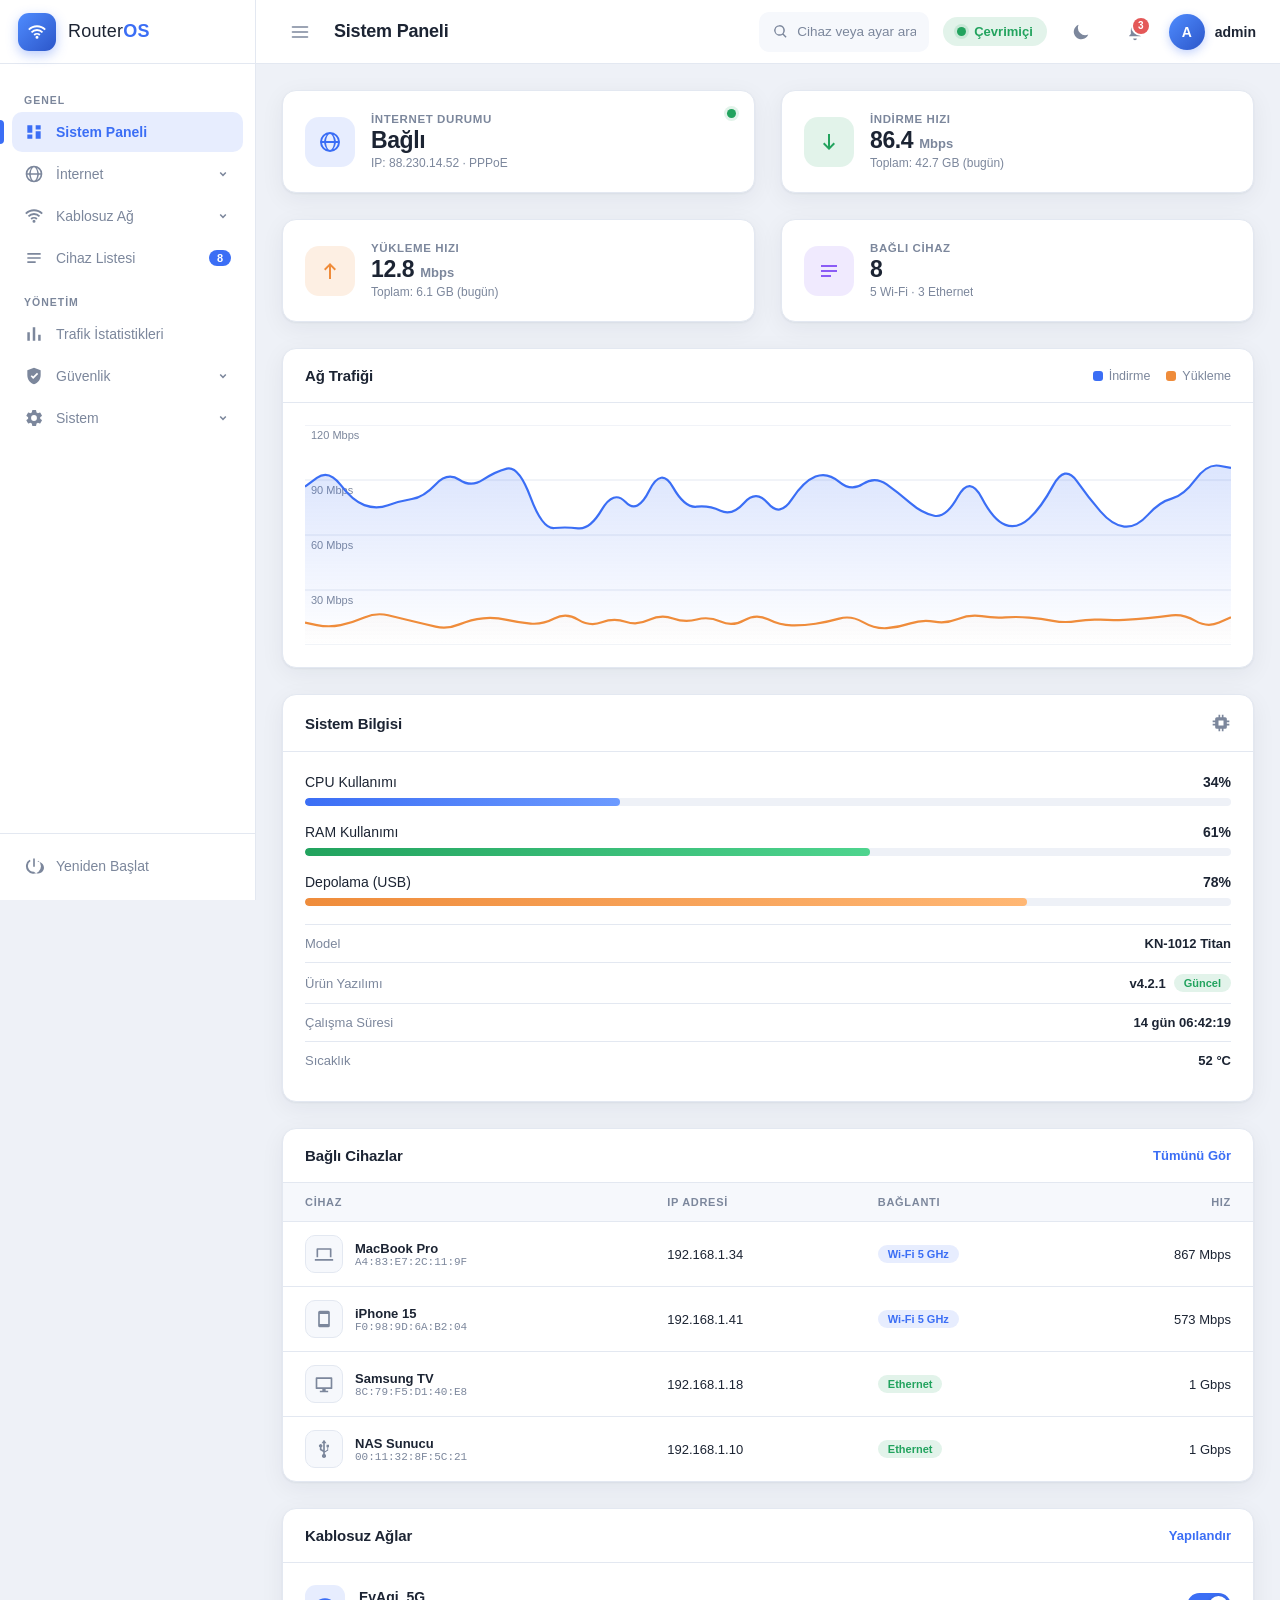
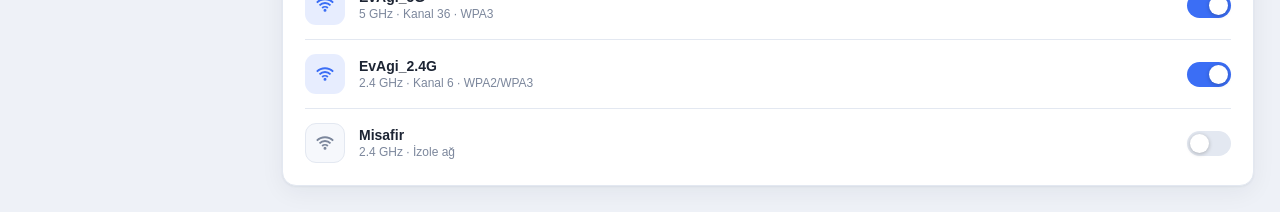
==== demo/index.html @ ba2f43ed "Initial commit: luci-theme-gokce, a sidebar-based LuCI theme Package skeleton for OpenWrt 25.12's uc" ====
<!DOCTYPE html>
<html lang="tr">
<head>
  <meta charset="UTF-8">
  <meta name="viewport" content="width=device-width, initial-scale=1.0">
  <title>RouterOS — Dashboard</title>
  <link rel="stylesheet" href="css/style.css">
  <script>
    // Tema tercihini CSS yüklenmeden uygula (açılışta beyaz parlama olmasın)
    (function () {
      var saved = localStorage.getItem("theme");
      var theme = saved || (window.matchMedia("(prefers-color-scheme: dark)").matches ? "dark" : "light");
      document.documentElement.setAttribute("data-theme", theme);
    })();
  </script>
</head>
<body>

  <!-- ================= SVG Icon Sprite (harici bağımlılık yok) ================= -->
  <svg xmlns="http://www.w3.org/2000/svg" style="display:none">
    <symbol id="icon-menu" viewBox="0 0 24 24"><path d="M3 6h18M3 12h18M3 18h18" stroke="currentColor" stroke-width="2" stroke-linecap="round" fill="none"/></symbol>
    <symbol id="icon-dashboard" viewBox="0 0 24 24"><path d="M4 13h6V4H4v9zm0 7h6v-5H4v5zm10 0h6v-9h-6v9zm0-16v5h6V4h-6z" fill="currentColor"/></symbol>
    <symbol id="icon-globe" viewBox="0 0 24 24"><path d="M12 2a10 10 0 100 20 10 10 0 000-20zm0 2c1.9 0 3.6 2.9 3.9 7H8.1c.3-4.1 2-7 3.9-7zm-5.9 7H4.1a8 8 0 014.6-6.3A13.6 13.6 0 006.1 11zm0 2a13.6 13.6 0 002.6 6.3A8 8 0 014.1 13h2zm2 0h7.8c-.3 4.1-2 7-3.9 7s-3.6-2.9-3.9-7zm9.8 0h2a8 8 0 01-4.6 6.3 13.6 13.6 0 002.6-6.3zm0-2a13.6 13.6 0 00-2.6-6.3A8 8 0 0119.9 11h-2z" fill="currentColor"/></symbol>
    <symbol id="icon-wifi" viewBox="0 0 24 24"><path d="M12 20a1.8 1.8 0 110-3.6 1.8 1.8 0 010 3.6zm-4.2-5.2l1.6 1.6a3.7 3.7 0 015.2 0l1.6-1.6a6 6 0 00-8.4 0zm-3.2-3.2l1.6 1.6a8.2 8.2 0 0111.6 0l1.6-1.6a10.5 10.5 0 00-14.8 0zM1.4 8.4L3 10a12.7 12.7 0 0118 0l1.6-1.6a15 15 0 00-21.2 0z" fill="currentColor"/></symbol>
    <symbol id="icon-devices" viewBox="0 0 24 24"><path d="M4 6h16v2H4V6zm0 5h16v2H4v-2zm0 5h10v2H4v-2z" fill="currentColor"/></symbol>
    <symbol id="icon-chart" viewBox="0 0 24 24"><path d="M4 20V10h3v10H4zm6.5 0V4h3v16h-3zM17 20v-7h3v7h-3z" fill="currentColor"/></symbol>
    <symbol id="icon-shield" viewBox="0 0 24 24"><path d="M12 2l8 3v6c0 5-3.4 9.4-8 11-4.6-1.6-8-6-8-11V5l8-3zm-1 13.5l6-6-1.4-1.4L11 12.7 9.4 11 8 12.4l3 3.1z" fill="currentColor"/></symbol>
    <symbol id="icon-settings" viewBox="0 0 24 24"><path d="M12 15.5A3.5 3.5 0 1112 8.5a3.5 3.5 0 010 7zm7.4-2.6c.05-.3.1-.6.1-.9s-.05-.6-.1-.9l2-1.6a.5.5 0 00.1-.6l-1.9-3.3a.5.5 0 00-.6-.2l-2.4 1a7 7 0 00-1.6-.9l-.4-2.6a.5.5 0 00-.5-.4h-3.8a.5.5 0 00-.5.4l-.4 2.6a7 7 0 00-1.6.9l-2.4-1a.5.5 0 00-.6.2L2.9 8.9a.5.5 0 00.1.6l2 1.6c-.05.3-.1.6-.1.9s.05.6.1.9l-2 1.6a.5.5 0 00-.1.6l1.9 3.3c.1.2.4.3.6.2l2.4-1c.5.4 1 .7 1.6.9l.4 2.6c0 .2.2.4.5.4h3.8c.3 0 .5-.2.5-.4l.4-2.6a7 7 0 001.6-.9l2.4 1c.2.1.5 0 .6-.2l1.9-3.3a.5.5 0 00-.1-.6l-2-1.6z" fill="currentColor"/></symbol>
    <symbol id="icon-bell" viewBox="0 0 24 24"><path d="M12 22a2.2 2.2 0 002.2-2.2H9.8A2.2 2.2 0 0012 22zm7-5.5v.5H5v-.5l2-2v-5a5 5 0 013.5-4.8V4a1.5 1.5 0 013 0v.7A5 5 0 0117 9.5v5l2 2z" fill="currentColor"/></symbol>
    <symbol id="icon-power" viewBox="0 0 24 24"><path d="M11 3h2v10h-2V3zm6.4 2.6l-1.4 1.5A7 7 0 1112 19a7 7 0 01-4-12.9L6.6 4.6a9 9 0 1010.8 1z" fill="currentColor"/></symbol>
    <symbol id="icon-cpu" viewBox="0 0 24 24"><path d="M9 2h2v3h2V2h2v3h2a2 2 0 012 2v2h3v2h-3v2h3v2h-3v2a2 2 0 01-2 2h-2v3h-2v-3h-2v3H9v-3H7a2 2 0 01-2-2v-2H2v-2h3v-2H2v-2h3V7a2 2 0 012-2h2V2zm0 7v6h6V9H9z" fill="currentColor"/></symbol>
    <symbol id="icon-arrow-down" viewBox="0 0 24 24"><path d="M12 20l-6-6 1.4-1.4L11 16.2V4h2v12.2l3.6-3.6L18 14l-6 6z" fill="currentColor"/></symbol>
    <symbol id="icon-arrow-up" viewBox="0 0 24 24"><path d="M12 4l6 6-1.4 1.4L13 7.8V20h-2V7.8l-3.6 3.6L6 10l6-6z" fill="currentColor"/></symbol>
    <symbol id="icon-laptop" viewBox="0 0 24 24"><path d="M4 5h16a1 1 0 011 1v10h-2V7H5v9H3V6a1 1 0 011-1zM1 18h22v2H1v-2z" fill="currentColor"/></symbol>
    <symbol id="icon-phone" viewBox="0 0 24 24"><path d="M7 2h10a2 2 0 012 2v16a2 2 0 01-2 2H7a2 2 0 01-2-2V4a2 2 0 012-2zm0 4v12h10V6H7z" fill="currentColor"/></symbol>
    <symbol id="icon-tv" viewBox="0 0 24 24"><path d="M3 4h18a1 1 0 011 1v12a1 1 0 01-1 1h-7v2h3v2H7v-2h3v-2H3a1 1 0 01-1-1V5a1 1 0 011-1zm1 2v10h16V6H4z" fill="currentColor"/></symbol>
    <symbol id="icon-usb" viewBox="0 0 24 24"><path d="M12 1l3 4h-2v9.6l3-1.8V10h-1V7h3v3h-1v3.9l-4 2.4V18a2.5 2.5 0 11-2 0v-2.3l-4-2.4V10a2 2 0 112 0v2.1l2 1.2V5H9l3-4z" fill="currentColor"/></symbol>
    <symbol id="icon-chevron" viewBox="0 0 24 24"><path d="M8.6 9l3.4 3.4L15.4 9 17 10.6l-5 5-5-5L8.6 9z" fill="currentColor"/></symbol>
    <symbol id="icon-sun" viewBox="0 0 24 24"><path d="M12 17a5 5 0 110-10 5 5 0 010 10zm0-15h0v3h0-1.5 3H12V2zm0 17v3h0-1.5 3H12v-3zM2 12h3v0-1.5 3V12H2zm17 0h3v0-1.5 3V12h-3zM4.9 4.9l2.1 2.1-1 1.1L3.9 6l1-1.1zm12 12l2.2 2.1-1.1 1.1-2.1-2.2 1-1zm2.2-12L17 7.1 15.9 6 18 3.9l1.1 1zM7.1 17l-2.2 2.1L3.9 18 6 15.9l1.1 1.1z" fill="currentColor" stroke="currentColor" stroke-width="1.4"/></symbol>
    <symbol id="icon-moon" viewBox="0 0 24 24"><path d="M20.7 14.9A8.8 8.8 0 019.1 3.3 9 9 0 1020.7 15z" fill="currentColor"/></symbol>
    <symbol id="icon-search" viewBox="0 0 24 24"><path d="M10.5 3a7.5 7.5 0 015.9 12.2l4.2 4.2-1.4 1.4-4.2-4.2A7.5 7.5 0 1110.5 3zm0 2a5.5 5.5 0 100 11 5.5 5.5 0 000-11z" fill="currentColor"/></symbol>
    <symbol id="icon-clock" viewBox="0 0 24 24"><path d="M12 2a10 10 0 110 20 10 10 0 010-20zm0 2a8 8 0 100 16 8 8 0 000-16zm1 3v5.2l4 2.4-1 1.7-5-3V7h2z" fill="currentColor"/></symbol>
    <symbol id="icon-update" viewBox="0 0 24 24"><path d="M12 4V1L7 6l5 5V7a6 6 0 11-6 6H4a8 8 0 108-9z" fill="currentColor"/></symbol>
  </svg>

  <div class="app">

    <!-- ================= Sidebar ================= -->
    <aside class="sidebar" id="sidebar">
      <div class="sidebar__brand">
        <div class="sidebar__logo">
          <svg class="icon"><use href="#icon-wifi"/></svg>
        </div>
        <span class="sidebar__brand-text">Router<strong>OS</strong></span>
      </div>

      <nav class="sidebar__nav">
        <span class="sidebar__section-title">Genel</span>

        <a href="#" class="sidebar__item sidebar__item--active" data-page="Sistem Paneli">
          <svg class="icon"><use href="#icon-dashboard"/></svg>
          <span class="sidebar__label">Sistem Paneli</span>
        </a>

        <!-- Açılır grup: İnternet -->
        <div class="sidebar__group">
          <button class="sidebar__item sidebar__item--toggle" type="button">
            <svg class="icon"><use href="#icon-globe"/></svg>
            <span class="sidebar__label">İnternet</span>
            <svg class="icon sidebar__chevron"><use href="#icon-chevron"/></svg>
          </button>
          <div class="sidebar__submenu">
            <a href="#" class="sidebar__subitem" data-page="WAN Bağlantısı">WAN Bağlantısı</a>
            <a href="#" class="sidebar__subitem" data-page="DNS Ayarları">DNS Ayarları</a>
            <a href="#" class="sidebar__subitem" data-page="Dinamik DNS">Dinamik DNS</a>
          </div>
        </div>

        <!-- Açılır grup: Kablosuz Ağ -->
        <div class="sidebar__group">
          <button class="sidebar__item sidebar__item--toggle" type="button">
            <svg class="icon"><use href="#icon-wifi"/></svg>
            <span class="sidebar__label">Kablosuz Ağ</span>
            <svg class="icon sidebar__chevron"><use href="#icon-chevron"/></svg>
          </button>
          <div class="sidebar__submenu">
            <a href="#" class="sidebar__subitem" data-page="Wi-Fi 2.4 GHz">2.4 GHz Ağı</a>
            <a href="#" class="sidebar__subitem" data-page="Wi-Fi 5 GHz">5 GHz Ağı</a>
            <a href="#" class="sidebar__subitem" data-page="Misafir Ağı">Misafir Ağı</a>
            <a href="#" class="sidebar__subitem" data-page="Mesh Sistemi">Mesh Sistemi</a>
          </div>
        </div>

        <a href="#" class="sidebar__item" data-page="Cihaz Listesi">
          <svg class="icon"><use href="#icon-devices"/></svg>
          <span class="sidebar__label">Cihaz Listesi</span>
          <span class="sidebar__badge">8</span>
        </a>

        <span class="sidebar__section-title">Yönetim</span>

        <a href="#" class="sidebar__item" data-page="Trafik İstatistikleri">
          <svg class="icon"><use href="#icon-chart"/></svg>
          <span class="sidebar__label">Trafik İstatistikleri</span>
        </a>

        <!-- Açılır grup: Güvenlik -->
        <div class="sidebar__group">
          <button class="sidebar__item sidebar__item--toggle" type="button">
            <svg class="icon"><use href="#icon-shield"/></svg>
            <span class="sidebar__label">Güvenlik</span>
            <svg class="icon sidebar__chevron"><use href="#icon-chevron"/></svg>
          </button>
          <div class="sidebar__submenu">
            <a href="#" class="sidebar__subitem" data-page="Güvenlik Duvarı">Güvenlik Duvarı</a>
            <a href="#" class="sidebar__subitem" data-page="Port Yönlendirme">Port Yönlendirme</a>
            <a href="#" class="sidebar__subitem" data-page="Ebeveyn Denetimi">Ebeveyn Denetimi</a>
            <a href="#" class="sidebar__subitem" data-page="VPN Sunucusu">VPN Sunucusu</a>
          </div>
        </div>

        <!-- Açılır grup: Sistem -->
        <div class="sidebar__group">
          <button class="sidebar__item sidebar__item--toggle" type="button">
            <svg class="icon"><use href="#icon-settings"/></svg>
            <span class="sidebar__label">Sistem</span>
            <svg class="icon sidebar__chevron"><use href="#icon-chevron"/></svg>
          </button>
          <div class="sidebar__submenu">
            <a href="#" class="sidebar__subitem" data-page="Genel Ayarlar">Genel Ayarlar</a>
            <a href="#" class="sidebar__subitem" data-page="Ürün Yazılımı">Ürün Yazılımı</a>
            <a href="#" class="sidebar__subitem" data-page="Yedekleme">Yedekleme / Geri Yükleme</a>
            <a href="#" class="sidebar__subitem" data-page="Günlükler">Günlükler</a>
          </div>
        </div>
      </nav>

      <div class="sidebar__footer">
        <a href="#" class="sidebar__item sidebar__item--danger">
          <svg class="icon"><use href="#icon-power"/></svg>
          <span class="sidebar__label">Yeniden Başlat</span>
        </a>
      </div>
    </aside>

    <!-- Mobil görünümde sidebar arkasına kapanan karartma katmanı -->
    <div class="overlay" id="overlay"></div>

    <!-- ================= Ana Bölüm ================= -->
    <div class="main">

      <!-- Header -->
      <header class="header">
        <div class="header__left">
          <button class="header__btn" id="sidebar-toggle" aria-label="Menüyü aç/kapat">
            <svg class="icon"><use href="#icon-menu"/></svg>
          </button>
          <h1 class="header__title" id="page-title">Sistem Paneli</h1>
        </div>

        <div class="header__right">
          <label class="search">
            <svg class="icon search__icon"><use href="#icon-search"/></svg>
            <input type="text" class="search__input" placeholder="Cihaz veya ayar ara…">
          </label>

          <div class="header__status">
            <span class="status-dot status-dot--online"></span>
            <span class="header__status-text">Çevrimiçi</span>
          </div>

          <button class="header__btn" id="theme-toggle" aria-label="Tema değiştir">
            <svg class="icon header__theme-icon--light"><use href="#icon-moon"/></svg>
            <svg class="icon header__theme-icon--dark"><use href="#icon-sun"/></svg>
          </button>

          <div class="dropdown" id="notification-dropdown">
            <button class="header__btn" id="notification-toggle" aria-label="Bildirimler">
              <svg class="icon"><use href="#icon-bell"/></svg>
              <span class="header__btn-badge">3</span>
            </button>
            <div class="dropdown__menu">
              <div class="dropdown__header">
                <span>Bildirimler</span>
                <span class="dropdown__count">3 yeni</span>
              </div>
              <a href="#" class="dropdown__item">
                <div class="dropdown__item-icon dropdown__item-icon--blue">
                  <svg class="icon"><use href="#icon-update"/></svg>
                </div>
                <div class="dropdown__item-body">
                  <span class="dropdown__item-title">Yeni ürün yazılımı mevcut (v4.3.0)</span>
                  <span class="dropdown__item-time">5 dk önce</span>
                </div>
              </a>
              <a href="#" class="dropdown__item">
                <div class="dropdown__item-icon dropdown__item-icon--green">
                  <svg class="icon"><use href="#icon-devices"/></svg>
                </div>
                <div class="dropdown__item-body">
                  <span class="dropdown__item-title">Yeni cihaz bağlandı: iPhone 15</span>
                  <span class="dropdown__item-time">22 dk önce</span>
                </div>
              </a>
              <a href="#" class="dropdown__item">
                <div class="dropdown__item-icon dropdown__item-icon--orange">
                  <svg class="icon"><use href="#icon-chart"/></svg>
                </div>
                <div class="dropdown__item-body">
                  <span class="dropdown__item-title">Haftalık trafik raporu hazır</span>
                  <span class="dropdown__item-time">2 sa önce</span>
                </div>
              </a>
              <div class="dropdown__footer">
                <a href="#">Tüm bildirimleri gör</a>
              </div>
            </div>
          </div>

          <div class="header__user">
            <div class="header__avatar">A</div>
            <span class="header__user-name">admin</span>
          </div>
        </div>
      </header>

      <!-- Main Content -->
      <main class="content">

        <!-- Üst satır: özet istatistik kartları -->
        <section class="grid grid--stats">

          <div class="card stat">
            <div class="stat__icon stat__icon--blue">
              <svg class="icon"><use href="#icon-globe"/></svg>
            </div>
            <div class="stat__body">
              <span class="stat__label">İnternet Durumu</span>
              <span class="stat__value">Bağlı</span>
              <span class="stat__meta">IP: 88.230.14.52 · PPPoE</span>
            </div>
            <span class="status-dot status-dot--online stat__indicator"></span>
          </div>

          <div class="card stat">
            <div class="stat__icon stat__icon--green">
              <svg class="icon"><use href="#icon-arrow-down"/></svg>
            </div>
            <div class="stat__body">
              <span class="stat__label">İndirme Hızı</span>
              <span class="stat__value"><span id="stat-download">86.4</span> <small>Mbps</small></span>
              <span class="stat__meta">Toplam: 42.7 GB (bugün)</span>
            </div>
          </div>

          <div class="card stat">
            <div class="stat__icon stat__icon--orange">
              <svg class="icon"><use href="#icon-arrow-up"/></svg>
            </div>
            <div class="stat__body">
              <span class="stat__label">Yükleme Hızı</span>
              <span class="stat__value"><span id="stat-upload">12.8</span> <small>Mbps</small></span>
              <span class="stat__meta">Toplam: 6.1 GB (bugün)</span>
            </div>
          </div>

          <div class="card stat">
            <div class="stat__icon stat__icon--purple">
              <svg class="icon"><use href="#icon-devices"/></svg>
            </div>
            <div class="stat__body">
              <span class="stat__label">Bağlı Cihaz</span>
              <span class="stat__value">8</span>
              <span class="stat__meta">5 Wi-Fi · 3 Ethernet</span>
            </div>
          </div>

        </section>

        <!-- Orta satır: hız grafiği + sistem bilgisi -->
        <section class="grid grid--main">

          <div class="card">
            <div class="card__header">
              <h2 class="card__title">Ağ Trafiği</h2>
              <div class="card__actions">
                <span class="legend"><i class="legend__dot legend__dot--down"></i>İndirme</span>
                <span class="legend"><i class="legend__dot legend__dot--up"></i>Yükleme</span>
              </div>
            </div>
            <div class="card__body">
              <canvas id="traffic-chart" class="chart" height="220"></canvas>
            </div>
          </div>

          <div class="card">
            <div class="card__header">
              <h2 class="card__title">Sistem Bilgisi</h2>
              <svg class="icon card__header-icon"><use href="#icon-cpu"/></svg>
            </div>
            <div class="card__body">

              <div class="meter">
                <div class="meter__head">
                  <span class="meter__label">CPU Kullanımı</span>
                  <span class="meter__value" id="cpu-value">34%</span>
                </div>
                <div class="progress">
                  <div class="progress__bar progress__bar--blue" id="cpu-bar" style="width:34%"></div>
                </div>
              </div>

              <div class="meter">
                <div class="meter__head">
                  <span class="meter__label">RAM Kullanımı</span>
                  <span class="meter__value" id="ram-value">61%</span>
                </div>
                <div class="progress">
                  <div class="progress__bar progress__bar--green" id="ram-bar" style="width:61%"></div>
                </div>
              </div>

              <div class="meter">
                <div class="meter__head">
                  <span class="meter__label">Depolama (USB)</span>
                  <span class="meter__value">78%</span>
                </div>
                <div class="progress">
                  <div class="progress__bar progress__bar--orange" style="width:78%"></div>
                </div>
              </div>

              <ul class="info-list">
                <li class="info-list__item"><span>Model</span><strong>KN-1012 Titan</strong></li>
                <li class="info-list__item"><span>Ürün Yazılımı</span><strong>v4.2.1 <em class="tag tag--eth">Güncel</em></strong></li>
                <li class="info-list__item"><span>Çalışma Süresi</span><strong id="uptime">14 gün 06:42:18</strong></li>
                <li class="info-list__item"><span>Sıcaklık</span><strong>52 °C</strong></li>
              </ul>

            </div>
          </div>

        </section>

        <!-- Alt satır: bağlı cihazlar + Wi-Fi ağları -->
        <section class="grid grid--bottom">

          <div class="card">
            <div class="card__header">
              <h2 class="card__title">Bağlı Cihazlar</h2>
              <a href="#" class="card__link">Tümünü Gör</a>
            </div>
            <div class="card__body card__body--flush">
              <table class="table">
                <thead>
                  <tr>
                    <th>Cihaz</th>
                    <th>IP Adresi</th>
                    <th>Bağlantı</th>
                    <th class="table__col--right">Hız</th>
                  </tr>
                </thead>
                <tbody>
                  <tr>
                    <td>
                      <div class="device">
                        <div class="device__icon"><svg class="icon"><use href="#icon-laptop"/></svg></div>
                        <div class="device__info">
                          <span class="device__name">MacBook Pro</span>
                          <span class="device__mac">A4:83:E7:2C:11:9F</span>
                        </div>
                      </div>
                    </td>
                    <td>192.168.1.34</td>
                    <td><span class="tag tag--wifi">Wi-Fi 5 GHz</span></td>
                    <td class="table__col--right">867 Mbps</td>
                  </tr>
                  <tr>
                    <td>
                      <div class="device">
                        <div class="device__icon"><svg class="icon"><use href="#icon-phone"/></svg></div>
                        <div class="device__info">
                          <span class="device__name">iPhone 15</span>
                          <span class="device__mac">F0:98:9D:6A:B2:04</span>
                        </div>
                      </div>
                    </td>
                    <td>192.168.1.41</td>
                    <td><span class="tag tag--wifi">Wi-Fi 5 GHz</span></td>
                    <td class="table__col--right">573 Mbps</td>
                  </tr>
                  <tr>
                    <td>
                      <div class="device">
                        <div class="device__icon"><svg class="icon"><use href="#icon-tv"/></svg></div>
                        <div class="device__info">
                          <span class="device__name">Samsung TV</span>
                          <span class="device__mac">8C:79:F5:D1:40:E8</span>
                        </div>
                      </div>
                    </td>
                    <td>192.168.1.18</td>
                    <td><span class="tag tag--eth">Ethernet</span></td>
                    <td class="table__col--right">1 Gbps</td>
                  </tr>
                  <tr>
                    <td>
                      <div class="device">
                        <div class="device__icon"><svg class="icon"><use href="#icon-usb"/></svg></div>
                        <div class="device__info">
                          <span class="device__name">NAS Sunucu</span>
                          <span class="device__mac">00:11:32:8F:5C:21</span>
                        </div>
                      </div>
                    </td>
                    <td>192.168.1.10</td>
                    <td><span class="tag tag--eth">Ethernet</span></td>
                    <td class="table__col--right">1 Gbps</td>
                  </tr>
                </tbody>
              </table>
            </div>
          </div>

          <div class="card">
            <div class="card__header">
              <h2 class="card__title">Kablosuz Ağlar</h2>
              <a href="#" class="card__link">Yapılandır</a>
            </div>
            <div class="card__body">

              <div class="wifi">
                <div class="wifi__head">
                  <div class="wifi__icon wifi__icon--active">
                    <svg class="icon"><use href="#icon-wifi"/></svg>
                  </div>
                  <div class="wifi__meta">
                    <span class="wifi__ssid">EvAgi_5G</span>
                    <span class="wifi__band">5 GHz · Kanal 36 · WPA3</span>
                  </div>
                  <label class="switch">
                    <input type="checkbox" class="switch__input" checked>
                    <span class="switch__slider"></span>
                  </label>
                </div>
              </div>

              <div class="wifi">
                <div class="wifi__head">
                  <div class="wifi__icon wifi__icon--active">
                    <svg class="icon"><use href="#icon-wifi"/></svg>
                  </div>
                  <div class="wifi__meta">
                    <span class="wifi__ssid">EvAgi_2.4G</span>
                    <span class="wifi__band">2.4 GHz · Kanal 6 · WPA2/WPA3</span>
                  </div>
                  <label class="switch">
                    <input type="checkbox" class="switch__input" checked>
                    <span class="switch__slider"></span>
                  </label>
                </div>
              </div>

              <div class="wifi">
                <div class="wifi__head">
                  <div class="wifi__icon">
                    <svg class="icon"><use href="#icon-wifi"/></svg>
                  </div>
                  <div class="wifi__meta">
                    <span class="wifi__ssid">Misafir</span>
                    <span class="wifi__band">2.4 GHz · İzole ağ</span>
                  </div>
                  <label class="switch">
                    <input type="checkbox" class="switch__input">
                    <span class="switch__slider"></span>
                  </label>
                </div>
              </div>

            </div>
          </div>

        </section>

      </main>
    </div>
  </div>

  <script src="js/script.js"></script>
</body>
</html>
---- demo/css/style.css ----
/* =====================================================================
   RouterOS Dashboard — Keenetic ilhamlı, LuCI temasına uyarlanabilir
   Metodoloji: BEM (block__element--modifier)
   Tema: html[data-theme="light" | "dark"] üzerinden CSS değişkenleriyle
   ===================================================================== */

:root,
:root[data-theme="light"] {
  /* Marka renkleri */
  --c-primary: #3b6ef5;
  --c-primary-dark: #2c56c9;
  --c-primary-soft: rgba(59, 110, 245, .12);
  --c-success: #22a35e;
  --c-success-soft: rgba(34, 163, 94, .13);
  --c-warning: #ef8c3b;
  --c-warning-soft: rgba(239, 140, 59, .14);
  --c-danger: #e45858;
  --c-danger-soft: rgba(228, 88, 88, .13);
  --c-purple: #8b5cf6;
  --c-purple-soft: rgba(139, 92, 246, .13);

  /* Zemin ve yüzeyler */
  --c-bg: #eef1f7;
  --c-surface: #ffffff;
  --c-surface-2: #f6f8fc;   /* tablo başlığı, hover zeminleri */
  --c-border: #e3e8f1;

  /* Metin */
  --c-text: #1c2433;
  --c-text-muted: #7c879c;

  /* Efektler */
  --shadow: 0 1px 2px rgba(23, 32, 51, .05), 0 6px 24px rgba(23, 32, 51, .06);
  --shadow-lift: 0 4px 8px rgba(23, 32, 51, .07), 0 12px 32px rgba(23, 32, 51, .10);
  --logo-gradient: linear-gradient(135deg, #4f8cff 0%, #2c56c9 100%);

  /* Boyutlar */
  --sidebar-width: 256px;
  --sidebar-width-collapsed: 72px;
  --header-height: 64px;
  --radius: 14px;
  --transition: .25s ease;
}

:root[data-theme="dark"] {
  --c-primary: #5b8afd;
  --c-primary-dark: #7ea3ff;
  --c-primary-soft: rgba(91, 138, 253, .16);
  --c-success: #34c073;
  --c-success-soft: rgba(52, 192, 115, .15);
  --c-warning: #f2a35c;
  --c-warning-soft: rgba(242, 163, 92, .15);
  --c-danger: #ef6b6b;
  --c-danger-soft: rgba(239, 107, 107, .15);
  --c-purple: #a78bfa;
  --c-purple-soft: rgba(167, 139, 250, .15);

  --c-bg: #0d1220;
  --c-surface: #161d2f;
  --c-surface-2: #1c2438;
  --c-border: #273046;

  --c-text: #e7ebf4;
  --c-text-muted: #8d97ad;

  --shadow: 0 1px 2px rgba(0, 0, 0, .35), 0 8px 28px rgba(0, 0, 0, .30);
  --shadow-lift: 0 4px 10px rgba(0, 0, 0, .4), 0 16px 40px rgba(0, 0, 0, .38);
  --logo-gradient: linear-gradient(135deg, #5b8afd 0%, #3556b8 100%);
}

/* ---------------- Reset / Taban ---------------- */
* { margin: 0; padding: 0; box-sizing: border-box; }

body {
  font-family: -apple-system, BlinkMacSystemFont, "Segoe UI", Roboto, "Helvetica Neue", Arial, sans-serif;
  font-size: 14px;
  color: var(--c-text);
  background: var(--c-bg);
  -webkit-font-smoothing: antialiased;
  transition: background var(--transition), color var(--transition);
}

a { text-decoration: none; color: inherit; }
ul { list-style: none; }
button { font-family: inherit; }

.icon {
  width: 20px;
  height: 20px;
  flex-shrink: 0;
  fill: currentColor;
}

/* ---------------- Yerleşim ---------------- */
.app { display: flex; min-height: 100vh; }

.main {
  flex: 1;
  display: flex;
  flex-direction: column;
  min-width: 0; /* grid/tablo taşmalarını engeller */
  margin-left: var(--sidebar-width);
  transition: margin-left var(--transition);
}

.app--sidebar-collapsed .main { margin-left: var(--sidebar-width-collapsed); }

/* =====================================================================
   Sidebar
   ===================================================================== */
.sidebar {
  position: fixed;
  inset: 0 auto 0 0;
  z-index: 100;
  display: flex;
  flex-direction: column;
  width: var(--sidebar-width);
  background: var(--c-surface);
  border-right: 1px solid var(--c-border);
  transition: width var(--transition), transform var(--transition),
              background var(--transition), border-color var(--transition);
  overflow: hidden;
}

.app--sidebar-collapsed .sidebar { width: var(--sidebar-width-collapsed); }

.sidebar__brand {
  display: flex;
  align-items: center;
  gap: 12px;
  height: var(--header-height);
  padding: 0 18px;
  border-bottom: 1px solid var(--c-border);
  white-space: nowrap;
  flex-shrink: 0;
}

.sidebar__logo {
  display: grid;
  place-items: center;
  width: 38px;
  height: 38px;
  flex-shrink: 0;
  border-radius: 11px;
  background: var(--logo-gradient);
  color: #fff;
  box-shadow: 0 4px 12px rgba(59, 110, 245, .35);
}

.sidebar__brand-text { font-size: 18px; font-weight: 500; letter-spacing: .2px; }
.sidebar__brand-text strong { color: var(--c-primary); font-weight: 800; }

.sidebar__nav {
  flex: 1;
  padding: 14px 12px;
  overflow-y: auto;
  overflow-x: hidden;
  scrollbar-width: thin;
  scrollbar-color: var(--c-border) transparent;
}

.sidebar__nav::-webkit-scrollbar { width: 5px; }
.sidebar__nav::-webkit-scrollbar-thumb { background: var(--c-border); border-radius: 99px; }

.sidebar__section-title {
  display: block;
  padding: 16px 12px 6px;
  font-size: 10.5px;
  font-weight: 700;
  text-transform: uppercase;
  letter-spacing: 1px;
  color: var(--c-text-muted);
  white-space: nowrap;
}

.sidebar__item {
  position: relative;
  display: flex;
  align-items: center;
  gap: 12px;
  width: 100%;
  padding: 10px 12px;
  margin-bottom: 2px;
  border: none;
  border-radius: 10px;
  background: transparent;
  color: var(--c-text-muted);
  font-size: 14px;
  font-weight: 500;
  text-align: left;
  white-space: nowrap;
  cursor: pointer;
  transition: background var(--transition), color var(--transition);
}

.sidebar__item:hover { background: var(--c-surface-2); color: var(--c-text); }

.sidebar__item--active,
.sidebar__item--active:hover {
  background: var(--c-primary-soft);
  color: var(--c-primary);
  font-weight: 600;
}

/* Aktif öğenin solunda ince vurgu çubuğu */
.sidebar__item--active::before {
  content: "";
  position: absolute;
  left: -12px;
  top: 8px;
  bottom: 8px;
  width: 4px;
  border-radius: 0 4px 4px 0;
  background: var(--c-primary);
}

.sidebar__item--danger:hover { background: var(--c-danger-soft); color: var(--c-danger); }

.sidebar__label { flex: 1; overflow: hidden; text-overflow: ellipsis; }

.sidebar__badge {
  padding: 2px 8px;
  border-radius: 99px;
  background: var(--c-primary);
  color: #fff;
  font-size: 11px;
  font-weight: 700;
}

.sidebar__footer {
  padding: 12px;
  border-top: 1px solid var(--c-border);
  flex-shrink: 0;
}

/* ---------------- Açılır alt menü (dropdown grup) ---------------- */
.sidebar__chevron {
  width: 16px;
  height: 16px;
  transition: transform var(--transition);
}

.sidebar__group--open > .sidebar__item .sidebar__chevron { transform: rotate(180deg); }

.sidebar__group--open > .sidebar__item {
  color: var(--c-text);
  background: var(--c-surface-2);
}

.sidebar__submenu {
  max-height: 0;
  overflow: hidden;
  transition: max-height .3s ease;
}

.sidebar__group--open > .sidebar__submenu { max-height: 260px; }

.sidebar__subitem {
  position: relative;
  display: block;
  padding: 8px 12px 8px 44px;
  margin-bottom: 1px;
  border-radius: 9px;
  color: var(--c-text-muted);
  font-size: 13.5px;
  white-space: nowrap;
  overflow: hidden;
  text-overflow: ellipsis;
  transition: background var(--transition), color var(--transition);
}

/* Alt öğe hizasında küçük nokta işareti */
.sidebar__subitem::before {
  content: "";
  position: absolute;
  left: 26px;
  top: 50%;
  width: 5px;
  height: 5px;
  border-radius: 50%;
  background: currentColor;
  opacity: .45;
  transform: translateY(-50%);
  transition: opacity var(--transition);
}

.sidebar__subitem:hover { background: var(--c-surface-2); color: var(--c-text); }

.sidebar__subitem--active,
.sidebar__subitem--active:hover {
  background: var(--c-primary-soft);
  color: var(--c-primary);
  font-weight: 600;
}

.sidebar__subitem--active::before { opacity: 1; }

/* Daraltılmış modda yazılar, rozetler ve alt menüler gizlenir */
.app--sidebar-collapsed .sidebar__brand-text,
.app--sidebar-collapsed .sidebar__label,
.app--sidebar-collapsed .sidebar__badge,
.app--sidebar-collapsed .sidebar__chevron,
.app--sidebar-collapsed .sidebar__section-title { display: none; }

.app--sidebar-collapsed .sidebar__submenu { max-height: 0 !important; }
.app--sidebar-collapsed .sidebar__item { justify-content: center; padding: 12px; }
.app--sidebar-collapsed .sidebar__brand { justify-content: center; padding: 0; }
.app--sidebar-collapsed .sidebar__item--active::before { left: -12px; }

/* Mobil karartma katmanı */
.overlay {
  position: fixed;
  inset: 0;
  z-index: 90;
  background: rgba(9, 14, 26, .55);
  backdrop-filter: blur(2px);
  opacity: 0;
  visibility: hidden;
  transition: opacity var(--transition), visibility var(--transition);
}

/* =====================================================================
   Header
   ===================================================================== */
.header {
  position: sticky;
  top: 0;
  z-index: 80;
  display: flex;
  align-items: center;
  justify-content: space-between;
  gap: 16px;
  height: var(--header-height);
  padding: 0 24px;
  background: var(--c-surface);
  border-bottom: 1px solid var(--c-border);
  transition: background var(--transition), border-color var(--transition);
}

.header__left,
.header__right { display: flex; align-items: center; gap: 14px; }

.header__title { font-size: 18px; font-weight: 700; letter-spacing: -.2px; }

.header__btn {
  position: relative;
  display: grid;
  place-items: center;
  width: 40px;
  height: 40px;
  border: none;
  border-radius: 10px;
  background: transparent;
  color: var(--c-text-muted);
  cursor: pointer;
  transition: background var(--transition), color var(--transition);
}

.header__btn:hover { background: var(--c-surface-2); color: var(--c-text); }

.header__btn-badge {
  position: absolute;
  top: 6px;
  right: 6px;
  min-width: 16px;
  height: 16px;
  padding: 0 4px;
  border-radius: 99px;
  background: var(--c-danger);
  color: #fff;
  font-size: 10px;
  font-weight: 700;
  line-height: 16px;
  box-shadow: 0 0 0 2px var(--c-surface);
}

/* Tema düğmesi: aktif temaya göre tek ikon görünür */
.header__theme-icon--dark { display: none; }
:root[data-theme="dark"] .header__theme-icon--light { display: none; }
:root[data-theme="dark"] .header__theme-icon--dark { display: block; }

/* Arama kutusu */
.search {
  display: flex;
  align-items: center;
  gap: 8px;
  width: 220px;
  padding: 0 12px;
  height: 40px;
  border-radius: 10px;
  background: var(--c-surface-2);
  border: 1px solid transparent;
  transition: border-color var(--transition), background var(--transition);
}

.search:focus-within { border-color: var(--c-primary); background: var(--c-surface); }

.search__icon { width: 17px; height: 17px; color: var(--c-text-muted); }

.search__input {
  flex: 1;
  min-width: 0;
  border: none;
  outline: none;
  background: transparent;
  font: inherit;
  font-size: 13.5px;
  color: var(--c-text);
}

.search__input::placeholder { color: var(--c-text-muted); }

.header__status {
  display: flex;
  align-items: center;
  gap: 8px;
  padding: 7px 14px;
  border-radius: 99px;
  background: var(--c-success-soft);
  color: var(--c-success);
  font-weight: 600;
  font-size: 13px;
}

.header__user { display: flex; align-items: center; gap: 10px; }

.header__avatar {
  display: grid;
  place-items: center;
  width: 36px;
  height: 36px;
  border-radius: 50%;
  background: var(--logo-gradient);
  color: #fff;
  font-weight: 700;
  box-shadow: 0 3px 10px rgba(59, 110, 245, .3);
}

.header__user-name { font-weight: 600; }

/* Durum noktası */
.status-dot {
  width: 9px;
  height: 9px;
  border-radius: 50%;
  display: inline-block;
}

.status-dot--online {
  background: var(--c-success);
  box-shadow: 0 0 0 3px var(--c-success-soft);
  animation: pulse 2.4s infinite;
}

.status-dot--offline { background: var(--c-danger); }

@keyframes pulse {
  0%, 100% { box-shadow: 0 0 0 3px var(--c-success-soft); }
  50% { box-shadow: 0 0 0 6px var(--c-success-soft); }
}

/* ---------------- Dropdown (bildirimler) ---------------- */
.dropdown { position: relative; }

.dropdown__menu {
  position: absolute;
  top: calc(100% + 12px);
  right: 0;
  z-index: 110;
  width: 330px;
  background: var(--c-surface);
  border: 1px solid var(--c-border);
  border-radius: var(--radius);
  box-shadow: var(--shadow-lift);
  opacity: 0;
  visibility: hidden;
  transform: translateY(-8px) scale(.98);
  transition: opacity var(--transition), transform var(--transition), visibility var(--transition);
}

.dropdown--open .dropdown__menu {
  opacity: 1;
  visibility: visible;
  transform: translateY(0) scale(1);
}

.dropdown__header {
  display: flex;
  align-items: center;
  justify-content: space-between;
  padding: 14px 18px;
  font-weight: 700;
  border-bottom: 1px solid var(--c-border);
}

.dropdown__count {
  font-size: 11px;
  font-weight: 700;
  padding: 2px 9px;
  border-radius: 99px;
  background: var(--c-primary-soft);
  color: var(--c-primary);
}

.dropdown__item {
  display: flex;
  align-items: flex-start;
  gap: 12px;
  padding: 13px 18px;
  transition: background var(--transition);
}

.dropdown__item:hover { background: var(--c-surface-2); }
.dropdown__item + .dropdown__item { border-top: 1px solid var(--c-border); }

.dropdown__item-icon {
  display: grid;
  place-items: center;
  width: 36px;
  height: 36px;
  border-radius: 10px;
  flex-shrink: 0;
}

.dropdown__item-icon .icon { width: 18px; height: 18px; }
.dropdown__item-icon--blue   { background: var(--c-primary-soft); color: var(--c-primary); }
.dropdown__item-icon--green  { background: var(--c-success-soft); color: var(--c-success); }
.dropdown__item-icon--orange { background: var(--c-warning-soft); color: var(--c-warning); }

.dropdown__item-body { display: flex; flex-direction: column; gap: 2px; min-width: 0; }
.dropdown__item-title { font-weight: 500; font-size: 13.5px; }
.dropdown__item-time { font-size: 12px; color: var(--c-text-muted); }

.dropdown__footer {
  padding: 11px 18px;
  text-align: center;
  border-top: 1px solid var(--c-border);
}

.dropdown__footer a {
  font-size: 13px;
  font-weight: 600;
  color: var(--c-primary);
}

/* =====================================================================
   İçerik ve Grid
   ===================================================================== */
.content {
  flex: 1;
  padding: 26px;
  display: flex;
  flex-direction: column;
  gap: 26px;
}

.grid { display: grid; gap: 26px; }

.grid--stats { grid-template-columns: repeat(4, 1fr); }
.grid--main { grid-template-columns: 2fr 1fr; }
.grid--bottom { grid-template-columns: 3fr 2fr; }

/* =====================================================================
   Kartlar
   ===================================================================== */
.card {
  background: var(--c-surface);
  border: 1px solid var(--c-border);
  border-radius: var(--radius);
  box-shadow: var(--shadow);
  overflow: hidden;
  transition: background var(--transition), border-color var(--transition),
              box-shadow var(--transition), transform var(--transition);
}

.card__header {
  display: flex;
  align-items: center;
  justify-content: space-between;
  padding: 18px 22px;
  border-bottom: 1px solid var(--c-border);
}

.card__title { font-size: 15px; font-weight: 700; letter-spacing: -.1px; }
.card__header-icon { color: var(--c-text-muted); }

.card__link {
  font-size: 13px;
  font-weight: 600;
  color: var(--c-primary);
  transition: color var(--transition);
}

.card__link:hover { color: var(--c-primary-dark); }

.card__actions { display: flex; gap: 16px; }

.card__body { padding: 22px; }
.card__body--flush { padding: 0; } /* tablo gibi kenara dayalı içerikler için */

/* ---------------- İstatistik kartı ---------------- */
.stat {
  position: relative;
  display: flex;
  align-items: center;
  gap: 16px;
  padding: 22px;
}

.stat:hover { transform: translateY(-3px); box-shadow: var(--shadow-lift); }

.stat__icon {
  display: grid;
  place-items: center;
  width: 50px;
  height: 50px;
  border-radius: 14px;
  flex-shrink: 0;
}

.stat__icon .icon { width: 24px; height: 24px; }

.stat__icon--blue   { background: var(--c-primary-soft); color: var(--c-primary); }
.stat__icon--green  { background: var(--c-success-soft); color: var(--c-success); }
.stat__icon--orange { background: var(--c-warning-soft); color: var(--c-warning); }
.stat__icon--purple { background: var(--c-purple-soft); color: var(--c-purple); }

.stat__body { display: flex; flex-direction: column; min-width: 0; }

.stat__label {
  font-size: 11.5px;
  font-weight: 700;
  color: var(--c-text-muted);
  text-transform: uppercase;
  letter-spacing: .6px;
}

.stat__value { font-size: 23px; font-weight: 800; line-height: 1.35; letter-spacing: -.4px; }
.stat__value small { font-size: 13px; font-weight: 600; color: var(--c-text-muted); letter-spacing: 0; }
.stat__meta { font-size: 12px; color: var(--c-text-muted); white-space: nowrap; overflow: hidden; text-overflow: ellipsis; }
.stat__indicator { position: absolute; top: 18px; right: 18px; }

/* ---------------- Grafik ---------------- */
.chart { display: block; width: 100%; }

.legend {
  display: inline-flex;
  align-items: center;
  gap: 6px;
  font-size: 12.5px;
  font-weight: 500;
  color: var(--c-text-muted);
}

.legend__dot { width: 10px; height: 10px; border-radius: 3px; }
.legend__dot--down { background: var(--c-primary); }
.legend__dot--up { background: var(--c-warning); }

/* ---------------- Metre / Progress ---------------- */
.meter { margin-bottom: 18px; }

.meter__head {
  display: flex;
  justify-content: space-between;
  margin-bottom: 8px;
}

.meter__label { font-weight: 500; }
.meter__value { font-weight: 700; font-variant-numeric: tabular-nums; }

.progress {
  height: 8px;
  border-radius: 99px;
  background: var(--c-bg);
  overflow: hidden;
}

.progress__bar {
  height: 100%;
  border-radius: 99px;
  transition: width .6s ease, background var(--transition);
}

.progress__bar--blue   { background: linear-gradient(90deg, var(--c-primary), #6c9aff); }
.progress__bar--green  { background: linear-gradient(90deg, var(--c-success), #4ed48e); }
.progress__bar--orange { background: linear-gradient(90deg, var(--c-warning), #ffb774); }
.progress__bar--danger { background: linear-gradient(90deg, var(--c-danger), #ff8b8b); }

/* ---------------- Bilgi listesi ---------------- */
.info-list { margin-top: 6px; }

.info-list__item {
  display: flex;
  align-items: center;
  justify-content: space-between;
  padding: 11px 0;
  border-top: 1px solid var(--c-border);
  font-size: 13px;
}

.info-list__item span { color: var(--c-text-muted); }
.info-list__item strong { display: flex; align-items: center; gap: 8px; font-weight: 600; }
.info-list__item em { font-style: normal; }

/* =====================================================================
   Tablo (LuCI cbi tablolarına kolayca uyarlanabilir yapı)
   ===================================================================== */
.table {
  width: 100%;
  border-collapse: collapse;
  font-size: 13px;
}

.table th {
  padding: 13px 22px;
  text-align: left;
  font-size: 11px;
  font-weight: 700;
  text-transform: uppercase;
  letter-spacing: .7px;
  color: var(--c-text-muted);
  background: var(--c-surface-2);
  border-bottom: 1px solid var(--c-border);
}

.table td {
  padding: 13px 22px;
  border-bottom: 1px solid var(--c-border);
  vertical-align: middle;
}

.table tbody tr:last-child td { border-bottom: none; }
.table tbody tr { transition: background var(--transition); }
.table tbody tr:hover { background: var(--c-surface-2); }

.table__col--right { text-align: right !important; }

/* Cihaz hücresi */
.device { display: flex; align-items: center; gap: 12px; }

.device__icon {
  display: grid;
  place-items: center;
  width: 38px;
  height: 38px;
  border-radius: 10px;
  background: var(--c-surface-2);
  border: 1px solid var(--c-border);
  color: var(--c-text-muted);
  flex-shrink: 0;
}

.device__info { display: flex; flex-direction: column; min-width: 0; }
.device__name { font-weight: 600; }
.device__mac { font-size: 11px; color: var(--c-text-muted); font-family: "SF Mono", Consolas, monospace; }

/* Etiketler */
.tag {
  display: inline-block;
  padding: 3px 10px;
  border-radius: 99px;
  font-size: 11px;
  font-weight: 700;
}

.tag--wifi { background: var(--c-primary-soft); color: var(--c-primary); }
.tag--eth  { background: var(--c-success-soft); color: var(--c-success); }

/* =====================================================================
   Wi-Fi listesi ve Switch
   ===================================================================== */
.wifi { padding: 14px 0; }
.wifi + .wifi { border-top: 1px solid var(--c-border); }
.wifi:first-child { padding-top: 0; }
.wifi:last-child { padding-bottom: 0; }

.wifi__head {
  display: flex;
  align-items: center;
  gap: 14px;
}

.wifi__icon {
  display: grid;
  place-items: center;
  width: 40px;
  height: 40px;
  border-radius: 11px;
  background: var(--c-surface-2);
  border: 1px solid var(--c-border);
  color: var(--c-text-muted);
  flex-shrink: 0;
}

.wifi__icon--active {
  background: var(--c-primary-soft);
  border-color: transparent;
  color: var(--c-primary);
}

.wifi__meta { flex: 1; min-width: 0; }
.wifi__ssid { display: block; font-weight: 600; font-size: 14px; }
.wifi__band { display: block; font-size: 12px; color: var(--c-text-muted); margin-top: 2px; }

/* Toggle switch */
.switch { position: relative; display: inline-block; width: 44px; height: 25px; flex-shrink: 0; }
.switch__input { opacity: 0; width: 0; height: 0; }

.switch__slider {
  position: absolute;
  inset: 0;
  border-radius: 99px;
  background: var(--c-border);
  cursor: pointer;
  transition: background var(--transition);
}

.switch__slider::before {
  content: "";
  position: absolute;
  left: 3px;
  top: 3px;
  width: 19px;
  height: 19px;
  border-radius: 50%;
  background: #fff;
  box-shadow: 0 1px 4px rgba(0, 0, 0, .25);
  transition: transform var(--transition);
}

.switch__input:checked + .switch__slider { background: var(--c-primary); }
.switch__input:checked + .switch__slider::before { transform: translateX(19px); }

/* =====================================================================
   Responsive
   ===================================================================== */
@media (max-width: 1280px) {
  .search { width: 170px; }
  .grid--stats { grid-template-columns: repeat(2, 1fr); }
  .grid--main,
  .grid--bottom { grid-template-columns: 1fr; }
}

@media (max-width: 768px) {
  /* Mobil: sidebar off-canvas olur */
  .sidebar { transform: translateX(-100%); width: var(--sidebar-width) !important; box-shadow: var(--shadow-lift); }
  .main { margin-left: 0 !important; }

  .app--sidebar-open .sidebar { transform: translateX(0); }
  .app--sidebar-open .overlay { opacity: 1; visibility: visible; }

  /* Mobilde daraltılmış mod sınıfları etkisiz kalmalı */
  .app--sidebar-open .sidebar__brand-text,
  .app--sidebar-open .sidebar__label,
  .app--sidebar-open .sidebar__badge,
  .app--sidebar-open .sidebar__chevron,
  .app--sidebar-open .sidebar__section-title { display: block; }
  .app--sidebar-open .sidebar__item { justify-content: flex-start; padding: 10px 12px; }
  .app--sidebar-open .sidebar__group--open > .sidebar__submenu { max-height: 260px !important; }

  .header { padding: 0 14px; gap: 8px; }
  .search,
  .header__status,
  .header__user-name { display: none; }

  .content { padding: 16px; gap: 16px; }
  .grid { gap: 16px; }
  .grid--stats { grid-template-columns: 1fr; }

  /* Dar ekranda tablo yatay kaydırılabilir */
  .card__body--flush { overflow-x: auto; }
  .table { min-width: 560px; }
}
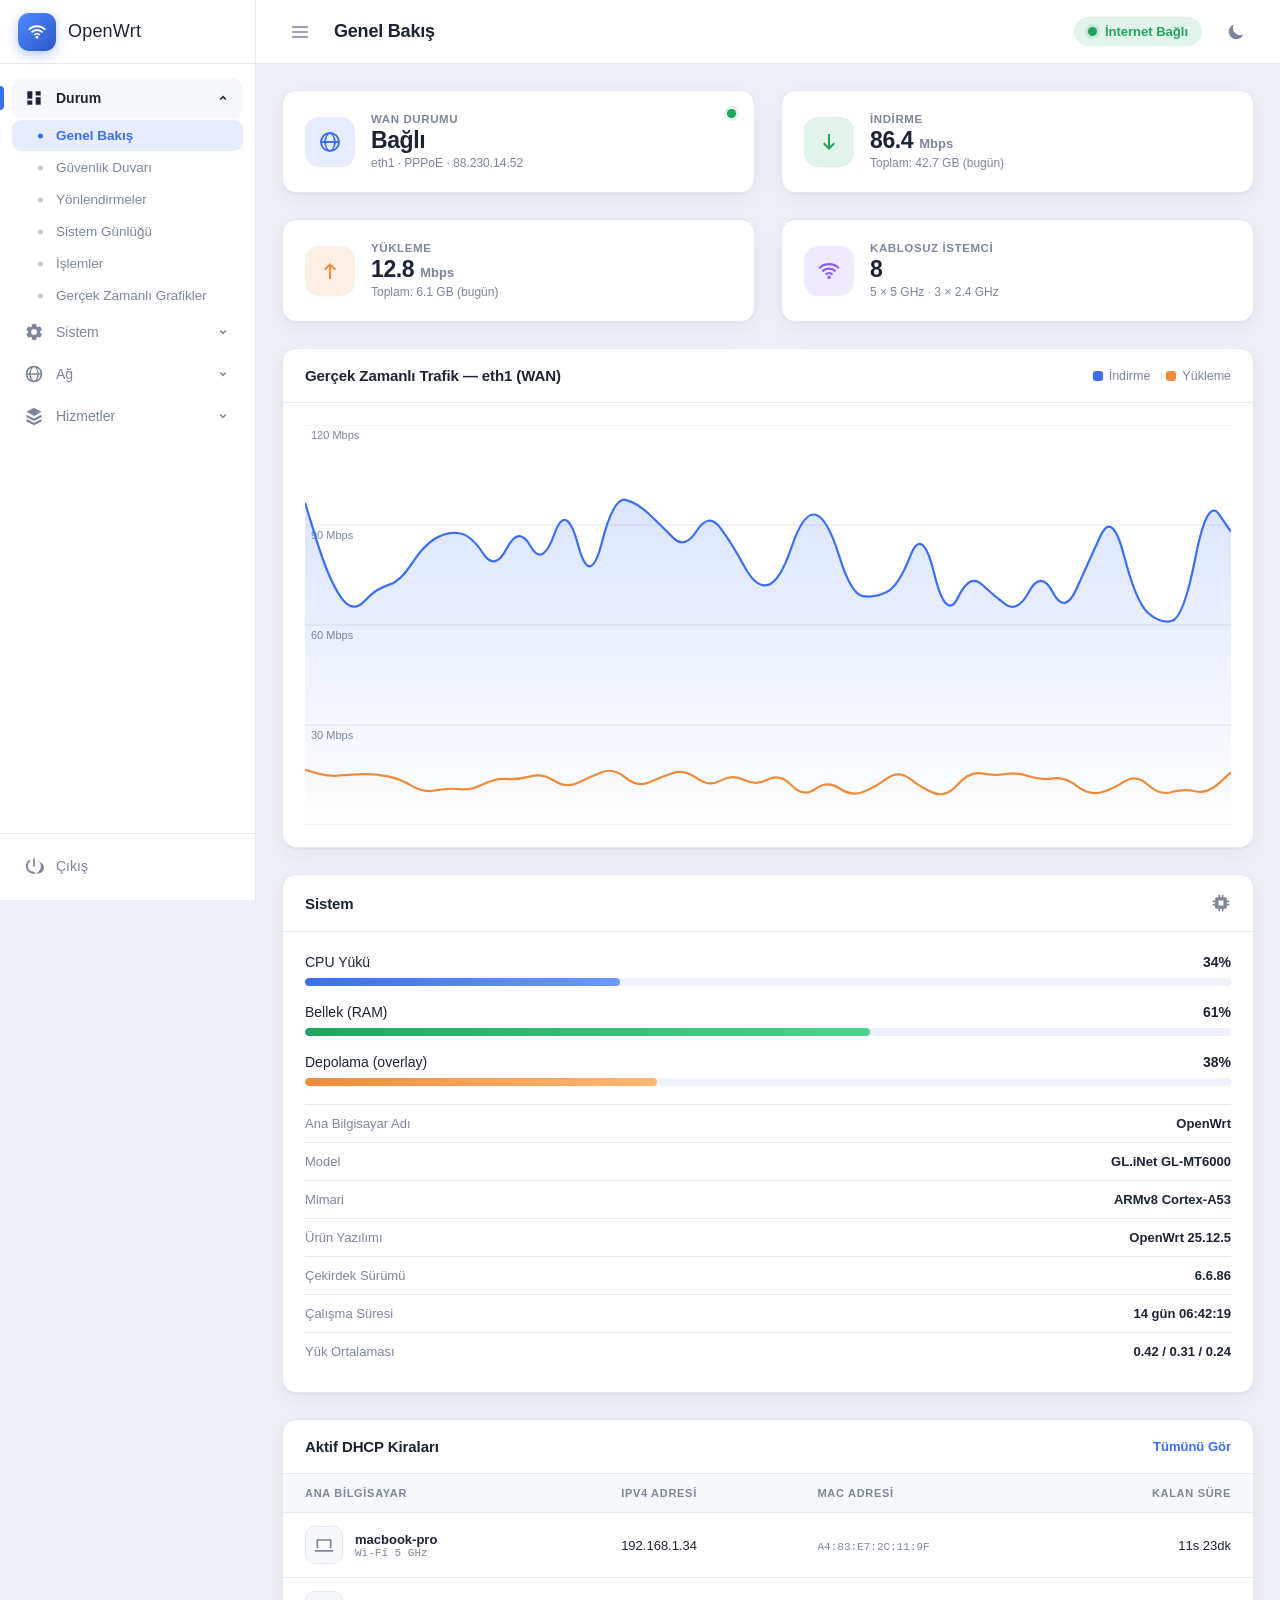
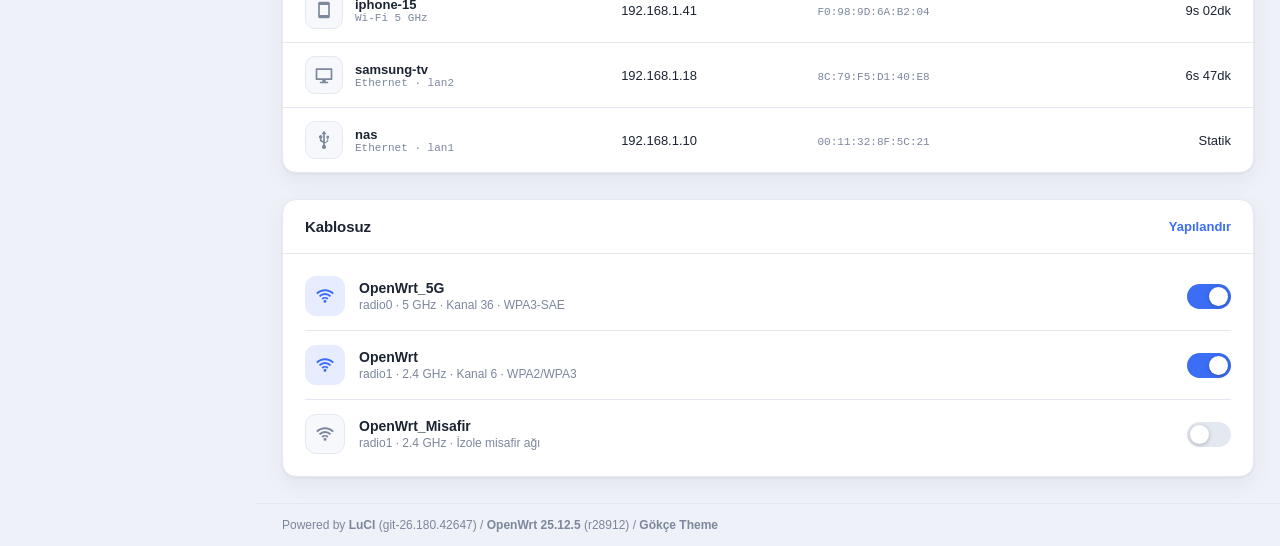
==== commit 06dc5779: "docs: mirror the LuCI theme in the demo page, add README screenshots The demo/ prototype now replica" ====
--- a/demo/index.html
+++ b/demo/index.html
@@ -3,13 +3,17 @@
 <head>
   <meta charset="UTF-8">
   <meta name="viewport" content="width=device-width, initial-scale=1.0">
-  <title>RouterOS — Dashboard</title>
+  <title>OpenWrt — Genel Bakış | Gökçe Theme Demo</title>
   <link rel="stylesheet" href="css/style.css">
   <script>
-    // Tema tercihini CSS yüklenmeden uygula (açılışta beyaz parlama olmasın)
+    // Tema tercihini CSS yüklenmeden uygula (açılışta beyaz parlama olmasın).
+    // ?theme=dark|light parametresi ekran görüntüsü almak için tercihi ezer.
     (function () {
-      var saved = localStorage.getItem("theme");
-      var theme = saved || (window.matchMedia("(prefers-color-scheme: dark)").matches ? "dark" : "light");
+      var forced = new URLSearchParams(location.search).get("theme");
+      var saved = null;
+      try { saved = localStorage.getItem("theme"); } catch (e) {}
+      var theme = forced || saved ||
+        (window.matchMedia("(prefers-color-scheme: dark)").matches ? "dark" : "light");
       document.documentElement.setAttribute("data-theme", theme);
     })();
   </script>
@@ -22,11 +26,8 @@
     <symbol id="icon-dashboard" viewBox="0 0 24 24"><path d="M4 13h6V4H4v9zm0 7h6v-5H4v5zm10 0h6v-9h-6v9zm0-16v5h6V4h-6z" fill="currentColor"/></symbol>
     <symbol id="icon-globe" viewBox="0 0 24 24"><path d="M12 2a10 10 0 100 20 10 10 0 000-20zm0 2c1.9 0 3.6 2.9 3.9 7H8.1c.3-4.1 2-7 3.9-7zm-5.9 7H4.1a8 8 0 014.6-6.3A13.6 13.6 0 006.1 11zm0 2a13.6 13.6 0 002.6 6.3A8 8 0 014.1 13h2zm2 0h7.8c-.3 4.1-2 7-3.9 7s-3.6-2.9-3.9-7zm9.8 0h2a8 8 0 01-4.6 6.3 13.6 13.6 0 002.6-6.3zm0-2a13.6 13.6 0 00-2.6-6.3A8 8 0 0119.9 11h-2z" fill="currentColor"/></symbol>
     <symbol id="icon-wifi" viewBox="0 0 24 24"><path d="M12 20a1.8 1.8 0 110-3.6 1.8 1.8 0 010 3.6zm-4.2-5.2l1.6 1.6a3.7 3.7 0 015.2 0l1.6-1.6a6 6 0 00-8.4 0zm-3.2-3.2l1.6 1.6a8.2 8.2 0 0111.6 0l1.6-1.6a10.5 10.5 0 00-14.8 0zM1.4 8.4L3 10a12.7 12.7 0 0118 0l1.6-1.6a15 15 0 00-21.2 0z" fill="currentColor"/></symbol>
-    <symbol id="icon-devices" viewBox="0 0 24 24"><path d="M4 6h16v2H4V6zm0 5h16v2H4v-2zm0 5h10v2H4v-2z" fill="currentColor"/></symbol>
-    <symbol id="icon-chart" viewBox="0 0 24 24"><path d="M4 20V10h3v10H4zm6.5 0V4h3v16h-3zM17 20v-7h3v7h-3z" fill="currentColor"/></symbol>
-    <symbol id="icon-shield" viewBox="0 0 24 24"><path d="M12 2l8 3v6c0 5-3.4 9.4-8 11-4.6-1.6-8-6-8-11V5l8-3zm-1 13.5l6-6-1.4-1.4L11 12.7 9.4 11 8 12.4l3 3.1z" fill="currentColor"/></symbol>
+    <symbol id="icon-layers" viewBox="0 0 24 24"><path d="M12 2l9 5-9 5-9-5 9-5zm-9 8.5L12 15l9-4.5v3L12 18l-9-4.5v-3zm0 5L12 20l9-4.5v3L12 23l-9-4.5v-3z" fill="currentColor"/></symbol>
     <symbol id="icon-settings" viewBox="0 0 24 24"><path d="M12 15.5A3.5 3.5 0 1112 8.5a3.5 3.5 0 010 7zm7.4-2.6c.05-.3.1-.6.1-.9s-.05-.6-.1-.9l2-1.6a.5.5 0 00.1-.6l-1.9-3.3a.5.5 0 00-.6-.2l-2.4 1a7 7 0 00-1.6-.9l-.4-2.6a.5.5 0 00-.5-.4h-3.8a.5.5 0 00-.5.4l-.4 2.6a7 7 0 00-1.6.9l-2.4-1a.5.5 0 00-.6.2L2.9 8.9a.5.5 0 00.1.6l2 1.6c-.05.3-.1.6-.1.9s.05.6.1.9l-2 1.6a.5.5 0 00-.1.6l1.9 3.3c.1.2.4.3.6.2l2.4-1c.5.4 1 .7 1.6.9l.4 2.6c0 .2.2.4.5.4h3.8c.3 0 .5-.2.5-.4l.4-2.6a7 7 0 001.6-.9l2.4 1c.2.1.5 0 .6-.2l1.9-3.3a.5.5 0 00-.1-.6l-2-1.6z" fill="currentColor"/></symbol>
-    <symbol id="icon-bell" viewBox="0 0 24 24"><path d="M12 22a2.2 2.2 0 002.2-2.2H9.8A2.2 2.2 0 0012 22zm7-5.5v.5H5v-.5l2-2v-5a5 5 0 013.5-4.8V4a1.5 1.5 0 013 0v.7A5 5 0 0117 9.5v5l2 2z" fill="currentColor"/></symbol>
     <symbol id="icon-power" viewBox="0 0 24 24"><path d="M11 3h2v10h-2V3zm6.4 2.6l-1.4 1.5A7 7 0 1112 19a7 7 0 01-4-12.9L6.6 4.6a9 9 0 1010.8 1z" fill="currentColor"/></symbol>
     <symbol id="icon-cpu" viewBox="0 0 24 24"><path d="M9 2h2v3h2V2h2v3h2a2 2 0 012 2v2h3v2h-3v2h3v2h-3v2a2 2 0 01-2 2h-2v3h-2v-3h-2v3H9v-3H7a2 2 0 01-2-2v-2H2v-2h3v-2H2v-2h3V7a2 2 0 012-2h2V2zm0 7v6h6V9H9z" fill="currentColor"/></symbol>
     <symbol id="icon-arrow-down" viewBox="0 0 24 24"><path d="M12 20l-6-6 1.4-1.4L11 16.2V4h2v12.2l3.6-3.6L18 14l-6 6z" fill="currentColor"/></symbol>
@@ -36,90 +37,41 @@
     <symbol id="icon-tv" viewBox="0 0 24 24"><path d="M3 4h18a1 1 0 011 1v12a1 1 0 01-1 1h-7v2h3v2H7v-2h3v-2H3a1 1 0 01-1-1V5a1 1 0 011-1zm1 2v10h16V6H4z" fill="currentColor"/></symbol>
     <symbol id="icon-usb" viewBox="0 0 24 24"><path d="M12 1l3 4h-2v9.6l3-1.8V10h-1V7h3v3h-1v3.9l-4 2.4V18a2.5 2.5 0 11-2 0v-2.3l-4-2.4V10a2 2 0 112 0v2.1l2 1.2V5H9l3-4z" fill="currentColor"/></symbol>
     <symbol id="icon-chevron" viewBox="0 0 24 24"><path d="M8.6 9l3.4 3.4L15.4 9 17 10.6l-5 5-5-5L8.6 9z" fill="currentColor"/></symbol>
-    <symbol id="icon-sun" viewBox="0 0 24 24"><path d="M12 17a5 5 0 110-10 5 5 0 010 10zm0-15h0v3h0-1.5 3H12V2zm0 17v3h0-1.5 3H12v-3zM2 12h3v0-1.5 3V12H2zm17 0h3v0-1.5 3V12h-3zM4.9 4.9l2.1 2.1-1 1.1L3.9 6l1-1.1zm12 12l2.2 2.1-1.1 1.1-2.1-2.2 1-1zm2.2-12L17 7.1 15.9 6 18 3.9l1.1 1zM7.1 17l-2.2 2.1L3.9 18 6 15.9l1.1 1.1z" fill="currentColor" stroke="currentColor" stroke-width="1.4"/></symbol>
+    <symbol id="icon-sun" viewBox="0 0 24 24"><circle cx="12" cy="12" r="5" fill="currentColor"/><path d="M12 1v3M12 20v3M4.2 4.2l2.1 2.1M17.7 17.7l2.1 2.1M1 12h3M20 12h3M4.2 19.8l2.1-2.1M17.7 6.3l2.1-2.1" stroke="currentColor" stroke-width="2" stroke-linecap="round"/></symbol>
     <symbol id="icon-moon" viewBox="0 0 24 24"><path d="M20.7 14.9A8.8 8.8 0 019.1 3.3 9 9 0 1020.7 15z" fill="currentColor"/></symbol>
-    <symbol id="icon-search" viewBox="0 0 24 24"><path d="M10.5 3a7.5 7.5 0 015.9 12.2l4.2 4.2-1.4 1.4-4.2-4.2A7.5 7.5 0 1110.5 3zm0 2a5.5 5.5 0 100 11 5.5 5.5 0 000-11z" fill="currentColor"/></symbol>
-    <symbol id="icon-clock" viewBox="0 0 24 24"><path d="M12 2a10 10 0 110 20 10 10 0 010-20zm0 2a8 8 0 100 16 8 8 0 000-16zm1 3v5.2l4 2.4-1 1.7-5-3V7h2z" fill="currentColor"/></symbol>
-    <symbol id="icon-update" viewBox="0 0 24 24"><path d="M12 4V1L7 6l5 5V7a6 6 0 11-6 6H4a8 8 0 108-9z" fill="currentColor"/></symbol>
   </svg>
 
   <div class="app">
 
-    <!-- ================= Sidebar ================= -->
+    <!-- ================= Sidebar (LuCI admin menü ağacının aynası) ================= -->
     <aside class="sidebar" id="sidebar">
       <div class="sidebar__brand">
         <div class="sidebar__logo">
           <svg class="icon"><use href="#icon-wifi"/></svg>
         </div>
-        <span class="sidebar__brand-text">Router<strong>OS</strong></span>
+        <span class="sidebar__brand-text">OpenWrt</span>
       </div>
 
       <nav class="sidebar__nav">
-        <span class="sidebar__section-title">Genel</span>
-
-        <a href="#" class="sidebar__item sidebar__item--active" data-page="Sistem Paneli">
-          <svg class="icon"><use href="#icon-dashboard"/></svg>
-          <span class="sidebar__label">Sistem Paneli</span>
-        </a>
-
-        <!-- Açılır grup: İnternet -->
-        <div class="sidebar__group">
-          <button class="sidebar__item sidebar__item--toggle" type="button">
-            <svg class="icon"><use href="#icon-globe"/></svg>
-            <span class="sidebar__label">İnternet</span>
+
+        <!-- Durum -->
+        <div class="sidebar__group sidebar__group--open">
+          <button class="sidebar__item sidebar__item--active sidebar__item--toggle" type="button">
+            <svg class="icon"><use href="#icon-dashboard"/></svg>
+            <span class="sidebar__label">Durum</span>
             <svg class="icon sidebar__chevron"><use href="#icon-chevron"/></svg>
           </button>
           <div class="sidebar__submenu">
-            <a href="#" class="sidebar__subitem" data-page="WAN Bağlantısı">WAN Bağlantısı</a>
-            <a href="#" class="sidebar__subitem" data-page="DNS Ayarları">DNS Ayarları</a>
-            <a href="#" class="sidebar__subitem" data-page="Dinamik DNS">Dinamik DNS</a>
-          </div>
-        </div>
-
-        <!-- Açılır grup: Kablosuz Ağ -->
-        <div class="sidebar__group">
-          <button class="sidebar__item sidebar__item--toggle" type="button">
-            <svg class="icon"><use href="#icon-wifi"/></svg>
-            <span class="sidebar__label">Kablosuz Ağ</span>
-            <svg class="icon sidebar__chevron"><use href="#icon-chevron"/></svg>
-          </button>
-          <div class="sidebar__submenu">
-            <a href="#" class="sidebar__subitem" data-page="Wi-Fi 2.4 GHz">2.4 GHz Ağı</a>
-            <a href="#" class="sidebar__subitem" data-page="Wi-Fi 5 GHz">5 GHz Ağı</a>
-            <a href="#" class="sidebar__subitem" data-page="Misafir Ağı">Misafir Ağı</a>
-            <a href="#" class="sidebar__subitem" data-page="Mesh Sistemi">Mesh Sistemi</a>
-          </div>
-        </div>
-
-        <a href="#" class="sidebar__item" data-page="Cihaz Listesi">
-          <svg class="icon"><use href="#icon-devices"/></svg>
-          <span class="sidebar__label">Cihaz Listesi</span>
-          <span class="sidebar__badge">8</span>
-        </a>
-
-        <span class="sidebar__section-title">Yönetim</span>
-
-        <a href="#" class="sidebar__item" data-page="Trafik İstatistikleri">
-          <svg class="icon"><use href="#icon-chart"/></svg>
-          <span class="sidebar__label">Trafik İstatistikleri</span>
-        </a>
-
-        <!-- Açılır grup: Güvenlik -->
-        <div class="sidebar__group">
-          <button class="sidebar__item sidebar__item--toggle" type="button">
-            <svg class="icon"><use href="#icon-shield"/></svg>
-            <span class="sidebar__label">Güvenlik</span>
-            <svg class="icon sidebar__chevron"><use href="#icon-chevron"/></svg>
-          </button>
-          <div class="sidebar__submenu">
+            <a href="#" class="sidebar__subitem sidebar__subitem--active" data-page="Genel Bakış">Genel Bakış</a>
             <a href="#" class="sidebar__subitem" data-page="Güvenlik Duvarı">Güvenlik Duvarı</a>
-            <a href="#" class="sidebar__subitem" data-page="Port Yönlendirme">Port Yönlendirme</a>
-            <a href="#" class="sidebar__subitem" data-page="Ebeveyn Denetimi">Ebeveyn Denetimi</a>
-            <a href="#" class="sidebar__subitem" data-page="VPN Sunucusu">VPN Sunucusu</a>
-          </div>
-        </div>
-
-        <!-- Açılır grup: Sistem -->
+            <a href="#" class="sidebar__subitem" data-page="Yönlendirmeler">Yönlendirmeler</a>
+            <a href="#" class="sidebar__subitem" data-page="Sistem Günlüğü">Sistem Günlüğü</a>
+            <a href="#" class="sidebar__subitem" data-page="İşlemler">İşlemler</a>
+            <a href="#" class="sidebar__subitem" data-page="Gerçek Zamanlı Grafikler">Gerçek Zamanlı Grafikler</a>
+          </div>
+        </div>
+
+        <!-- Sistem -->
         <div class="sidebar__group">
           <button class="sidebar__item sidebar__item--toggle" type="button">
             <svg class="icon"><use href="#icon-settings"/></svg>
@@ -127,18 +79,51 @@
             <svg class="icon sidebar__chevron"><use href="#icon-chevron"/></svg>
           </button>
           <div class="sidebar__submenu">
-            <a href="#" class="sidebar__subitem" data-page="Genel Ayarlar">Genel Ayarlar</a>
-            <a href="#" class="sidebar__subitem" data-page="Ürün Yazılımı">Ürün Yazılımı</a>
-            <a href="#" class="sidebar__subitem" data-page="Yedekleme">Yedekleme / Geri Yükleme</a>
-            <a href="#" class="sidebar__subitem" data-page="Günlükler">Günlükler</a>
-          </div>
-        </div>
+            <a href="#" class="sidebar__subitem" data-page="Sistem">Sistem</a>
+            <a href="#" class="sidebar__subitem" data-page="Yönetim">Yönetim</a>
+            <a href="#" class="sidebar__subitem" data-page="Yazılım">Yazılım</a>
+            <a href="#" class="sidebar__subitem" data-page="Başlangıç">Başlangıç</a>
+            <a href="#" class="sidebar__subitem" data-page="Yedekleme / Yazılım Yükleme">Yedekleme / Yazılım Yükleme</a>
+            <a href="#" class="sidebar__subitem" data-page="Yeniden Başlat">Yeniden Başlat</a>
+          </div>
+        </div>
+
+        <!-- Ağ -->
+        <div class="sidebar__group">
+          <button class="sidebar__item sidebar__item--toggle" type="button">
+            <svg class="icon"><use href="#icon-globe"/></svg>
+            <span class="sidebar__label">Ağ</span>
+            <svg class="icon sidebar__chevron"><use href="#icon-chevron"/></svg>
+          </button>
+          <div class="sidebar__submenu">
+            <a href="#" class="sidebar__subitem" data-page="Arayüzler">Arayüzler</a>
+            <a href="#" class="sidebar__subitem" data-page="Kablosuz">Kablosuz</a>
+            <a href="#" class="sidebar__subitem" data-page="DHCP ve DNS">DHCP ve DNS</a>
+            <a href="#" class="sidebar__subitem" data-page="Tanılama">Tanılama</a>
+            <a href="#" class="sidebar__subitem" data-page="Güvenlik Duvarı">Güvenlik Duvarı</a>
+          </div>
+        </div>
+
+        <!-- Hizmetler -->
+        <div class="sidebar__group">
+          <button class="sidebar__item sidebar__item--toggle" type="button">
+            <svg class="icon"><use href="#icon-layers"/></svg>
+            <span class="sidebar__label">Hizmetler</span>
+            <svg class="icon sidebar__chevron"><use href="#icon-chevron"/></svg>
+          </button>
+          <div class="sidebar__submenu">
+            <a href="#" class="sidebar__subitem" data-page="Dinamik DNS">Dinamik DNS</a>
+            <a href="#" class="sidebar__subitem" data-page="UPnP IGD ve PCP">UPnP IGD ve PCP</a>
+            <a href="#" class="sidebar__subitem" data-page="Ağ Paylaşımları">Ağ Paylaşımları</a>
+          </div>
+        </div>
+
       </nav>
 
       <div class="sidebar__footer">
         <a href="#" class="sidebar__item sidebar__item--danger">
           <svg class="icon"><use href="#icon-power"/></svg>
-          <span class="sidebar__label">Yeniden Başlat</span>
+          <span class="sidebar__label">Çıkış</span>
         </a>
       </div>
     </aside>
@@ -155,72 +140,19 @@
           <button class="header__btn" id="sidebar-toggle" aria-label="Menüyü aç/kapat">
             <svg class="icon"><use href="#icon-menu"/></svg>
           </button>
-          <h1 class="header__title" id="page-title">Sistem Paneli</h1>
+          <h1 class="header__title" id="page-title">Genel Bakış</h1>
         </div>
 
         <div class="header__right">
-          <label class="search">
-            <svg class="icon search__icon"><use href="#icon-search"/></svg>
-            <input type="text" class="search__input" placeholder="Cihaz veya ayar ara…">
-          </label>
-
           <div class="header__status">
             <span class="status-dot status-dot--online"></span>
-            <span class="header__status-text">Çevrimiçi</span>
+            <span class="header__status-text">İnternet Bağlı</span>
           </div>
 
           <button class="header__btn" id="theme-toggle" aria-label="Tema değiştir">
             <svg class="icon header__theme-icon--light"><use href="#icon-moon"/></svg>
             <svg class="icon header__theme-icon--dark"><use href="#icon-sun"/></svg>
           </button>
-
-          <div class="dropdown" id="notification-dropdown">
-            <button class="header__btn" id="notification-toggle" aria-label="Bildirimler">
-              <svg class="icon"><use href="#icon-bell"/></svg>
-              <span class="header__btn-badge">3</span>
-            </button>
-            <div class="dropdown__menu">
-              <div class="dropdown__header">
-                <span>Bildirimler</span>
-                <span class="dropdown__count">3 yeni</span>
-              </div>
-              <a href="#" class="dropdown__item">
-                <div class="dropdown__item-icon dropdown__item-icon--blue">
-                  <svg class="icon"><use href="#icon-update"/></svg>
-                </div>
-                <div class="dropdown__item-body">
-                  <span class="dropdown__item-title">Yeni ürün yazılımı mevcut (v4.3.0)</span>
-                  <span class="dropdown__item-time">5 dk önce</span>
-                </div>
-              </a>
-              <a href="#" class="dropdown__item">
-                <div class="dropdown__item-icon dropdown__item-icon--green">
-                  <svg class="icon"><use href="#icon-devices"/></svg>
-                </div>
-                <div class="dropdown__item-body">
-                  <span class="dropdown__item-title">Yeni cihaz bağlandı: iPhone 15</span>
-                  <span class="dropdown__item-time">22 dk önce</span>
-                </div>
-              </a>
-              <a href="#" class="dropdown__item">
-                <div class="dropdown__item-icon dropdown__item-icon--orange">
-                  <svg class="icon"><use href="#icon-chart"/></svg>
-                </div>
-                <div class="dropdown__item-body">
-                  <span class="dropdown__item-title">Haftalık trafik raporu hazır</span>
-                  <span class="dropdown__item-time">2 sa önce</span>
-                </div>
-              </a>
-              <div class="dropdown__footer">
-                <a href="#">Tüm bildirimleri gör</a>
-              </div>
-            </div>
-          </div>
-
-          <div class="header__user">
-            <div class="header__avatar">A</div>
-            <span class="header__user-name">admin</span>
-          </div>
         </div>
       </header>
 
@@ -235,9 +167,9 @@
               <svg class="icon"><use href="#icon-globe"/></svg>
             </div>
             <div class="stat__body">
-              <span class="stat__label">İnternet Durumu</span>
+              <span class="stat__label">WAN Durumu</span>
               <span class="stat__value">Bağlı</span>
-              <span class="stat__meta">IP: 88.230.14.52 · PPPoE</span>
+              <span class="stat__meta">eth1 · PPPoE · 88.230.14.52</span>
             </div>
             <span class="status-dot status-dot--online stat__indicator"></span>
           </div>
@@ -247,7 +179,7 @@
               <svg class="icon"><use href="#icon-arrow-down"/></svg>
             </div>
             <div class="stat__body">
-              <span class="stat__label">İndirme Hızı</span>
+              <span class="stat__label">İndirme</span>
               <span class="stat__value"><span id="stat-download">86.4</span> <small>Mbps</small></span>
               <span class="stat__meta">Toplam: 42.7 GB (bugün)</span>
             </div>
@@ -258,7 +190,7 @@
               <svg class="icon"><use href="#icon-arrow-up"/></svg>
             </div>
             <div class="stat__body">
-              <span class="stat__label">Yükleme Hızı</span>
+              <span class="stat__label">Yükleme</span>
               <span class="stat__value"><span id="stat-upload">12.8</span> <small>Mbps</small></span>
               <span class="stat__meta">Toplam: 6.1 GB (bugün)</span>
             </div>
@@ -266,43 +198,43 @@
 
           <div class="card stat">
             <div class="stat__icon stat__icon--purple">
-              <svg class="icon"><use href="#icon-devices"/></svg>
+              <svg class="icon"><use href="#icon-wifi"/></svg>
             </div>
             <div class="stat__body">
-              <span class="stat__label">Bağlı Cihaz</span>
+              <span class="stat__label">Kablosuz İstemci</span>
               <span class="stat__value">8</span>
-              <span class="stat__meta">5 Wi-Fi · 3 Ethernet</span>
+              <span class="stat__meta">5 × 5 GHz · 3 × 2.4 GHz</span>
             </div>
           </div>
 
         </section>
 
-        <!-- Orta satır: hız grafiği + sistem bilgisi -->
+        <!-- Orta satır: trafik grafiği + sistem bilgisi -->
         <section class="grid grid--main">
 
           <div class="card">
             <div class="card__header">
-              <h2 class="card__title">Ağ Trafiği</h2>
+              <h2 class="card__title">Gerçek Zamanlı Trafik — eth1 (WAN)</h2>
               <div class="card__actions">
                 <span class="legend"><i class="legend__dot legend__dot--down"></i>İndirme</span>
                 <span class="legend"><i class="legend__dot legend__dot--up"></i>Yükleme</span>
               </div>
             </div>
             <div class="card__body">
-              <canvas id="traffic-chart" class="chart" height="220"></canvas>
+              <canvas id="traffic-chart" class="chart" height="400"></canvas>
             </div>
           </div>
 
           <div class="card">
             <div class="card__header">
-              <h2 class="card__title">Sistem Bilgisi</h2>
+              <h2 class="card__title">Sistem</h2>
               <svg class="icon card__header-icon"><use href="#icon-cpu"/></svg>
             </div>
             <div class="card__body">
 
               <div class="meter">
                 <div class="meter__head">
-                  <span class="meter__label">CPU Kullanımı</span>
+                  <span class="meter__label">CPU Yükü</span>
                   <span class="meter__value" id="cpu-value">34%</span>
                 </div>
                 <div class="progress">
@@ -312,7 +244,7 @@
 
               <div class="meter">
                 <div class="meter__head">
-                  <span class="meter__label">RAM Kullanımı</span>
+                  <span class="meter__label">Bellek (RAM)</span>
                   <span class="meter__value" id="ram-value">61%</span>
                 </div>
                 <div class="progress">
@@ -322,19 +254,22 @@
 
               <div class="meter">
                 <div class="meter__head">
-                  <span class="meter__label">Depolama (USB)</span>
-                  <span class="meter__value">78%</span>
+                  <span class="meter__label">Depolama (overlay)</span>
+                  <span class="meter__value">38%</span>
                 </div>
                 <div class="progress">
-                  <div class="progress__bar progress__bar--orange" style="width:78%"></div>
+                  <div class="progress__bar progress__bar--orange" style="width:38%"></div>
                 </div>
               </div>
 
               <ul class="info-list">
-                <li class="info-list__item"><span>Model</span><strong>KN-1012 Titan</strong></li>
-                <li class="info-list__item"><span>Ürün Yazılımı</span><strong>v4.2.1 <em class="tag tag--eth">Güncel</em></strong></li>
+                <li class="info-list__item"><span>Ana Bilgisayar Adı</span><strong>OpenWrt</strong></li>
+                <li class="info-list__item"><span>Model</span><strong>GL.iNet GL-MT6000</strong></li>
+                <li class="info-list__item"><span>Mimari</span><strong>ARMv8 Cortex-A53</strong></li>
+                <li class="info-list__item"><span>Ürün Yazılımı</span><strong>OpenWrt 25.12.5</strong></li>
+                <li class="info-list__item"><span>Çekirdek Sürümü</span><strong>6.6.86</strong></li>
                 <li class="info-list__item"><span>Çalışma Süresi</span><strong id="uptime">14 gün 06:42:18</strong></li>
-                <li class="info-list__item"><span>Sıcaklık</span><strong>52 °C</strong></li>
+                <li class="info-list__item"><span>Yük Ortalaması</span><strong>0.42 / 0.31 / 0.24</strong></li>
               </ul>
 
             </div>
@@ -342,22 +277,22 @@
 
         </section>
 
-        <!-- Alt satır: bağlı cihazlar + Wi-Fi ağları -->
+        <!-- Alt satır: DHCP kiraları + kablosuz ağlar -->
         <section class="grid grid--bottom">
 
           <div class="card">
             <div class="card__header">
-              <h2 class="card__title">Bağlı Cihazlar</h2>
+              <h2 class="card__title">Aktif DHCP Kiraları</h2>
               <a href="#" class="card__link">Tümünü Gör</a>
             </div>
             <div class="card__body card__body--flush">
               <table class="table">
                 <thead>
                   <tr>
-                    <th>Cihaz</th>
-                    <th>IP Adresi</th>
-                    <th>Bağlantı</th>
-                    <th class="table__col--right">Hız</th>
+                    <th>Ana Bilgisayar</th>
+                    <th>IPv4 Adresi</th>
+                    <th>MAC Adresi</th>
+                    <th class="table__col--right">Kalan Süre</th>
                   </tr>
                 </thead>
                 <tbody>
@@ -366,56 +301,56 @@
                       <div class="device">
                         <div class="device__icon"><svg class="icon"><use href="#icon-laptop"/></svg></div>
                         <div class="device__info">
-                          <span class="device__name">MacBook Pro</span>
-                          <span class="device__mac">A4:83:E7:2C:11:9F</span>
+                          <span class="device__name">macbook-pro</span>
+                          <span class="device__mac">Wi-Fi 5 GHz</span>
                         </div>
                       </div>
                     </td>
                     <td>192.168.1.34</td>
-                    <td><span class="tag tag--wifi">Wi-Fi 5 GHz</span></td>
-                    <td class="table__col--right">867 Mbps</td>
+                    <td><span class="device__mac">A4:83:E7:2C:11:9F</span></td>
+                    <td class="table__col--right">11s 23dk</td>
                   </tr>
                   <tr>
                     <td>
                       <div class="device">
                         <div class="device__icon"><svg class="icon"><use href="#icon-phone"/></svg></div>
                         <div class="device__info">
-                          <span class="device__name">iPhone 15</span>
-                          <span class="device__mac">F0:98:9D:6A:B2:04</span>
+                          <span class="device__name">iphone-15</span>
+                          <span class="device__mac">Wi-Fi 5 GHz</span>
                         </div>
                       </div>
                     </td>
                     <td>192.168.1.41</td>
-                    <td><span class="tag tag--wifi">Wi-Fi 5 GHz</span></td>
-                    <td class="table__col--right">573 Mbps</td>
+                    <td><span class="device__mac">F0:98:9D:6A:B2:04</span></td>
+                    <td class="table__col--right">9s 02dk</td>
                   </tr>
                   <tr>
                     <td>
                       <div class="device">
                         <div class="device__icon"><svg class="icon"><use href="#icon-tv"/></svg></div>
                         <div class="device__info">
-                          <span class="device__name">Samsung TV</span>
-                          <span class="device__mac">8C:79:F5:D1:40:E8</span>
+                          <span class="device__name">samsung-tv</span>
+                          <span class="device__mac">Ethernet · lan2</span>
                         </div>
                       </div>
                     </td>
                     <td>192.168.1.18</td>
-                    <td><span class="tag tag--eth">Ethernet</span></td>
-                    <td class="table__col--right">1 Gbps</td>
+                    <td><span class="device__mac">8C:79:F5:D1:40:E8</span></td>
+                    <td class="table__col--right">6s 47dk</td>
                   </tr>
                   <tr>
                     <td>
                       <div class="device">
                         <div class="device__icon"><svg class="icon"><use href="#icon-usb"/></svg></div>
                         <div class="device__info">
-                          <span class="device__name">NAS Sunucu</span>
-                          <span class="device__mac">00:11:32:8F:5C:21</span>
+                          <span class="device__name">nas</span>
+                          <span class="device__mac">Ethernet · lan1</span>
                         </div>
                       </div>
                     </td>
                     <td>192.168.1.10</td>
-                    <td><span class="tag tag--eth">Ethernet</span></td>
-                    <td class="table__col--right">1 Gbps</td>
+                    <td><span class="device__mac">00:11:32:8F:5C:21</span></td>
+                    <td class="table__col--right">Statik</td>
                   </tr>
                 </tbody>
               </table>
@@ -424,7 +359,7 @@
 
           <div class="card">
             <div class="card__header">
-              <h2 class="card__title">Kablosuz Ağlar</h2>
+              <h2 class="card__title">Kablosuz</h2>
               <a href="#" class="card__link">Yapılandır</a>
             </div>
             <div class="card__body">
@@ -435,8 +370,8 @@
                     <svg class="icon"><use href="#icon-wifi"/></svg>
                   </div>
                   <div class="wifi__meta">
-                    <span class="wifi__ssid">EvAgi_5G</span>
-                    <span class="wifi__band">5 GHz · Kanal 36 · WPA3</span>
+                    <span class="wifi__ssid">OpenWrt_5G</span>
+                    <span class="wifi__band">radio0 · 5 GHz · Kanal 36 · WPA3-SAE</span>
                   </div>
                   <label class="switch">
                     <input type="checkbox" class="switch__input" checked>
@@ -451,8 +386,8 @@
                     <svg class="icon"><use href="#icon-wifi"/></svg>
                   </div>
                   <div class="wifi__meta">
-                    <span class="wifi__ssid">EvAgi_2.4G</span>
-                    <span class="wifi__band">2.4 GHz · Kanal 6 · WPA2/WPA3</span>
+                    <span class="wifi__ssid">OpenWrt</span>
+                    <span class="wifi__band">radio1 · 2.4 GHz · Kanal 6 · WPA2/WPA3</span>
                   </div>
                   <label class="switch">
                     <input type="checkbox" class="switch__input" checked>
@@ -467,8 +402,8 @@
                     <svg class="icon"><use href="#icon-wifi"/></svg>
                   </div>
                   <div class="wifi__meta">
-                    <span class="wifi__ssid">Misafir</span>
-                    <span class="wifi__band">2.4 GHz · İzole ağ</span>
+                    <span class="wifi__ssid">OpenWrt_Misafir</span>
+                    <span class="wifi__band">radio1 · 2.4 GHz · İzole misafir ağı</span>
                   </div>
                   <label class="switch">
                     <input type="checkbox" class="switch__input">
@@ -483,6 +418,15 @@
         </section>
 
       </main>
+
+      <!-- Footer (LuCI temasındaki footer'ın aynası) -->
+      <footer class="page-footer">
+        <span>
+          Powered by <a href="https://github.com/openwrt/luci">LuCI</a> (git-26.180.42647) /
+          <a href="https://openwrt.org">OpenWrt 25.12.5</a> (r28912) /
+          <a href="https://github.com/dursuntokgoz/luci-theme-gokce">Gökçe Theme</a>
+        </span>
+      </footer>
     </div>
   </div>
 
--- a/demo/css/style.css
+++ b/demo/css/style.css
@@ -832,6 +832,19 @@
 .switch__input:checked + .switch__slider::before { transform: translateX(19px); }
 
 /* =====================================================================
+   Footer (LuCI temasındaki footer'ın aynası)
+   ===================================================================== */
+.page-footer {
+  padding: 14px 26px;
+  border-top: 1px solid var(--c-border);
+  color: var(--c-text-muted);
+  font-size: 12px;
+}
+
+.page-footer a { color: var(--c-text-muted); font-weight: 600; }
+.page-footer a:hover { color: var(--c-primary); }
+
+/* =====================================================================
    Responsive
    ===================================================================== */
 @media (max-width: 1280px) {
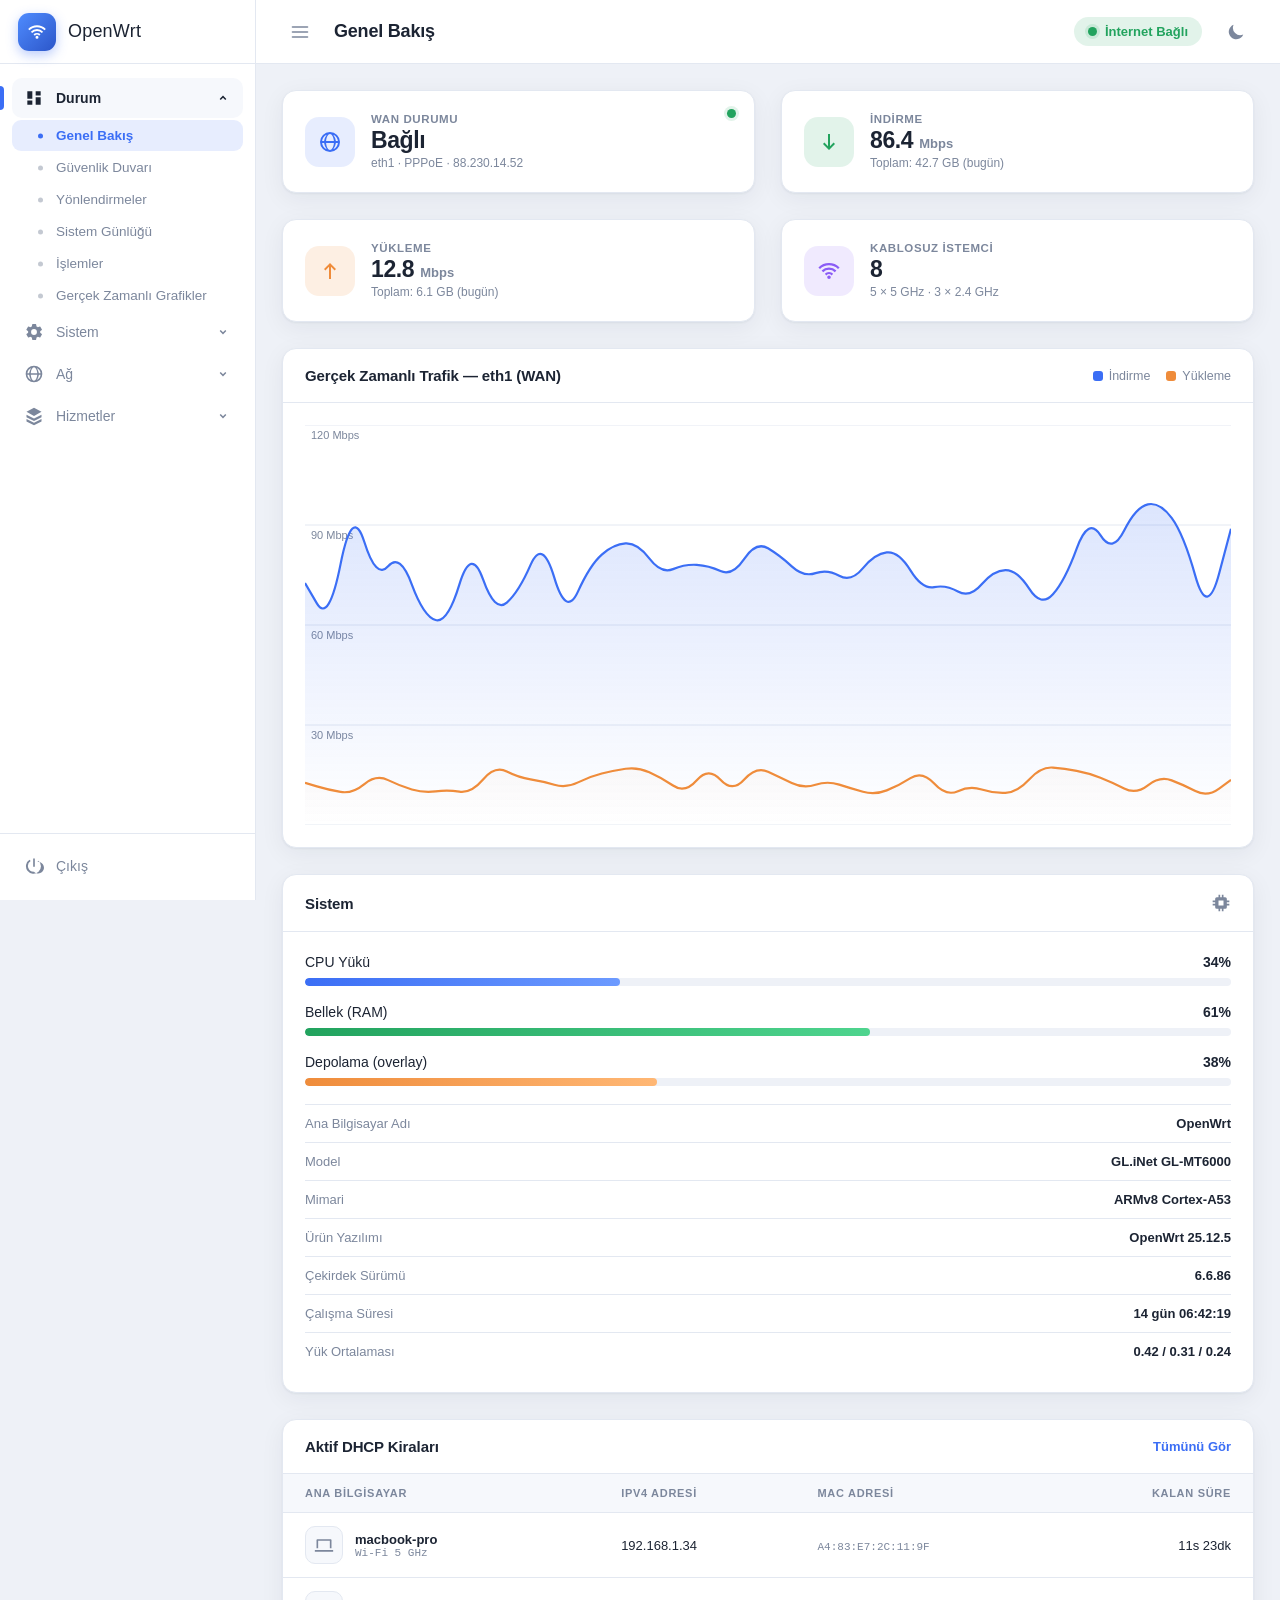
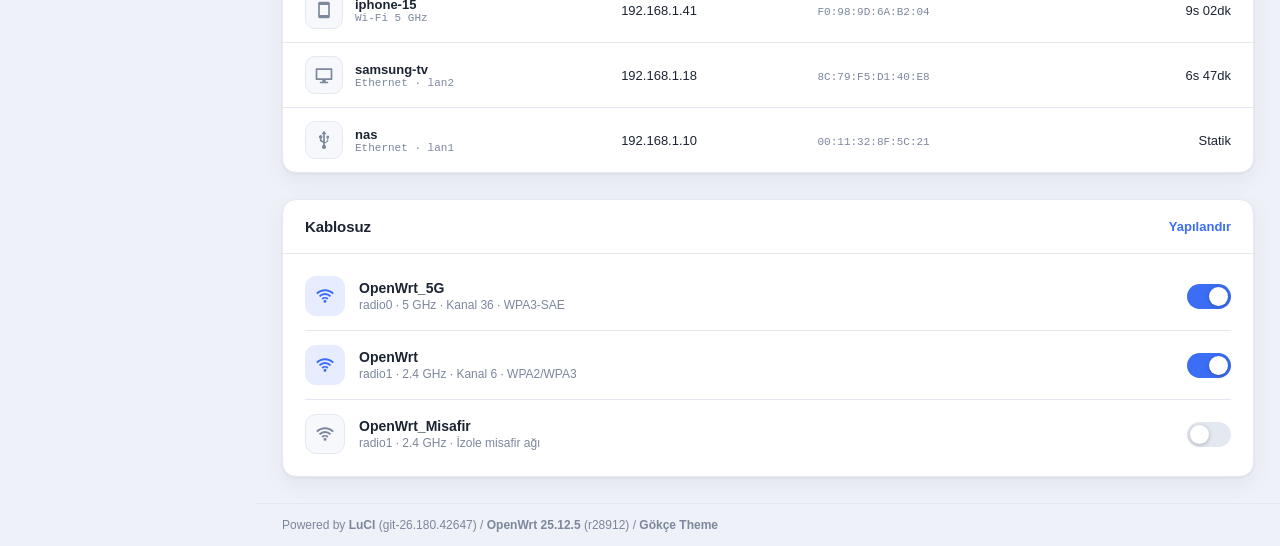
==== commit 24ef1b08: "demo: add login screen and a CBI config sub-page The demo previously only showed the dashboard. Adde" ====
--- a/demo/index.html
+++ b/demo/index.html
@@ -96,7 +96,7 @@
             <svg class="icon sidebar__chevron"><use href="#icon-chevron"/></svg>
           </button>
           <div class="sidebar__submenu">
-            <a href="#" class="sidebar__subitem" data-page="Arayüzler">Arayüzler</a>
+            <a href="settings.html" class="sidebar__subitem">Arayüzler</a>
             <a href="#" class="sidebar__subitem" data-page="Kablosuz">Kablosuz</a>
             <a href="#" class="sidebar__subitem" data-page="DHCP ve DNS">DHCP ve DNS</a>
             <a href="#" class="sidebar__subitem" data-page="Tanılama">Tanılama</a>
@@ -121,7 +121,7 @@
       </nav>
 
       <div class="sidebar__footer">
-        <a href="#" class="sidebar__item sidebar__item--danger">
+        <a href="login.html" class="sidebar__item sidebar__item--danger">
           <svg class="icon"><use href="#icon-power"/></svg>
           <span class="sidebar__label">Çıkış</span>
         </a>
--- a/demo/css/style.css
+++ b/demo/css/style.css
@@ -39,6 +39,7 @@
   --sidebar-width-collapsed: 72px;
   --header-height: 64px;
   --radius: 14px;
+  --radius-sm: 8px;
   --transition: .25s ease;
 }
 
@@ -845,6 +846,281 @@
 .page-footer a:hover { color: var(--c-primary); }
 
 /* =====================================================================
+   LuCI config-page (CBI) örneği — gerçek LuCI'nin ürettiği sınıf adlarının
+   demo eşdeğerleri: .cbi-map / .cbi-section / .cbi-value / .table / .tabs /
+   .cbi-page-actions / .btn / .alert-message. Gerçek temanın cascade.css'i ile
+   aynı görünümü verir, burada demo token'larıyla (--c-*) yazılmıştır.
+   ===================================================================== */
+
+.cbi-map { max-width: 1100px; }
+.cbi-map > h2 { font-size: 22px; font-weight: 800; letter-spacing: -.3px; margin-bottom: 4px; }
+.cbi-map-descr { color: var(--c-text-muted); margin-bottom: 20px; }
+
+.cbi-section {
+  background: var(--c-surface);
+  border: 1px solid var(--c-border);
+  border-radius: var(--radius);
+  box-shadow: var(--shadow);
+  padding: 22px 24px;
+  margin-bottom: 20px;
+}
+
+.cbi-section > h3 {
+  font-size: 15px;
+  font-weight: 700;
+  padding-bottom: 14px;
+  margin-bottom: 18px;
+  border-bottom: 1px solid var(--c-border);
+}
+
+.cbi-section-descr { color: var(--c-text-muted); font-size: 12.5px; margin: -10px 0 16px; }
+
+.cbi-value {
+  display: flex;
+  flex-wrap: wrap;
+  align-items: baseline;
+  gap: 6px 22px;
+  padding: 12px 0;
+  border-top: 1px solid var(--c-border);
+}
+
+.cbi-value:first-of-type { border-top: none; padding-top: 0; }
+
+.cbi-value-title {
+  flex: 0 0 220px;
+  padding-top: 8px;
+  font-size: 13px;
+  font-weight: 600;
+  color: var(--c-text);
+  text-align: right;
+}
+
+.cbi-value-field { flex: 1 1 260px; min-width: 0; }
+.cbi-value-field .cbi-input-desc { margin-left: 10px; color: var(--c-text-muted); font-size: 12px; }
+.cbi-value-description { flex: 1 0 100%; margin: 4px 0 0; color: var(--c-text-muted); font-size: 12px; }
+
+/* Form kontrolleri */
+.cbi-input-text,
+.cbi-input-password,
+select,
+textarea {
+  width: 320px;
+  max-width: 100%;
+  height: 38px;
+  padding: 4px 12px;
+  background: var(--c-surface);
+  color: var(--c-text);
+  border: 1px solid var(--c-border);
+  border-radius: var(--radius-sm);
+  font: inherit;
+  font-size: 13px;
+  outline: none;
+  transition: border-color var(--transition), box-shadow var(--transition);
+}
+
+textarea { height: auto; padding: 10px 12px; font-family: "SF Mono", Consolas, monospace; resize: vertical; }
+
+.cbi-input-text:focus,
+.cbi-input-password:focus,
+select:focus,
+textarea:focus {
+  border-color: var(--c-primary);
+  box-shadow: 0 0 0 3px var(--c-primary-soft);
+}
+
+select {
+  appearance: none;
+  background-image: url("data:image/svg+xml,%3Csvg xmlns='http://www.w3.org/2000/svg' viewBox='0 0 24 24' fill='%237c879c'%3E%3Cpath d='M8.6 9l3.4 3.4L15.4 9 17 10.6l-5 5-5-5z'/%3E%3C/svg%3E");
+  background-repeat: no-repeat;
+  background-position: right 8px center;
+  background-size: 20px;
+  padding-right: 34px;
+  cursor: pointer;
+}
+
+/* Onay kutusu (LuCI'nin özel görünümlü checkbox'ı) */
+.cbi-checkbox {
+  appearance: none;
+  width: 20px;
+  height: 20px;
+  vertical-align: -5px;
+  border: 1px solid var(--c-border);
+  border-radius: 6px;
+  background: var(--c-surface);
+  position: relative;
+  cursor: pointer;
+  transition: background var(--transition), border-color var(--transition);
+}
+
+.cbi-checkbox:checked { background: var(--c-primary); border-color: var(--c-primary); }
+.cbi-checkbox:checked::after {
+  content: "";
+  position: absolute;
+  left: 6px; top: 2px;
+  width: 6px; height: 11px;
+  border: solid #fff;
+  border-width: 0 2px 2px 0;
+  transform: rotate(45deg);
+}
+
+/* Sekmeler (#tabmenu / cbi-tabmenu eşdeğeri) */
+.tabs {
+  display: flex;
+  flex-wrap: wrap;
+  gap: 4px;
+  list-style: none;
+  margin: 0 0 20px;
+  padding: 5px;
+  background: var(--c-surface-2);
+  border: 1px solid var(--c-border);
+  border-radius: var(--radius);
+}
+
+.tabs a {
+  display: block;
+  padding: 8px 16px;
+  border-radius: var(--radius-sm);
+  color: var(--c-text-muted);
+  font-size: 13px;
+  font-weight: 600;
+}
+
+.tabs a:hover { color: var(--c-text); }
+.tabs a.active {
+  background: var(--c-surface);
+  color: var(--c-primary);
+  box-shadow: var(--shadow);
+}
+
+/* CBI tablo bölümü (.table/.tr/.td) — index'teki .table ile uyumlu, ek stiller */
+.cbi-section .table { margin-bottom: 0; }
+
+/* Buton çeşitleri */
+.btn {
+  display: inline-flex;
+  align-items: center;
+  justify-content: center;
+  gap: 6px;
+  padding: 0 16px;
+  height: 38px;
+  border: 1px solid var(--c-border);
+  border-radius: var(--radius-sm);
+  background: var(--c-surface);
+  color: var(--c-text);
+  font: inherit;
+  font-size: 13px;
+  font-weight: 600;
+  cursor: pointer;
+  transition: border-color var(--transition), box-shadow var(--transition), background var(--transition), color var(--transition);
+}
+
+.btn:hover { border-color: var(--c-primary); box-shadow: 0 0 0 3px var(--c-primary-soft); }
+
+.cbi-button-save { border-color: var(--c-success); color: var(--c-success); }
+.cbi-button-reset { border-color: var(--c-text-muted); color: var(--c-text-muted); }
+.cbi-button-apply,
+.btn--primary {
+  background: linear-gradient(135deg, var(--c-primary), var(--c-primary-dark));
+  border-color: var(--c-primary-dark);
+  color: #fff;
+}
+.cbi-button-apply:hover,
+.btn--primary:hover { color: #fff; }
+
+/* Sayfa eylem çubuğu (Kaydet / Sıfırla / Kaydet & Uygula) */
+.cbi-page-actions {
+  display: flex;
+  justify-content: flex-end;
+  gap: 10px;
+  padding: 16px 20px;
+  background: var(--c-surface-2);
+  border: 1px solid var(--c-border);
+  border-radius: var(--radius);
+}
+
+.cbi-page-actions .cbi-button-reset { margin-right: auto; }
+
+/* Uyarı kutuları */
+.alert-message {
+  padding: 14px 16px;
+  margin-bottom: 18px;
+  border-radius: var(--radius-sm);
+  border: 1px solid;
+  font-size: 13px;
+  display: flex;
+  gap: 10px;
+  align-items: flex-start;
+}
+
+.alert-message.info { background: var(--c-primary-soft); border-color: transparent; color: var(--c-text); }
+.alert-message.warning { background: var(--c-warning-soft); border-color: transparent; color: var(--c-text); }
+.alert-message.success { background: var(--c-success-soft); border-color: transparent; color: var(--c-text); }
+.alert-message.error { background: var(--c-danger-soft); border-color: transparent; color: var(--c-text); }
+.alert-message strong { font-weight: 700; }
+
+/* =====================================================================
+   Modal / Login (ui.showModal(..., 'login') eşdeğeri)
+   ===================================================================== */
+.modal-overlay {
+  position: fixed;
+  inset: 0;
+  z-index: 900;
+  display: flex;
+  align-items: flex-start;
+  justify-content: center;
+  padding: 6vh 20px;
+  overflow: auto;
+  background: rgba(9, 14, 26, .6);
+}
+
+.modal {
+  width: 100%;
+  max-width: 440px;
+  padding: 26px 28px;
+  background: var(--c-surface);
+  border: 1px solid var(--c-border);
+  border-radius: var(--radius);
+  box-shadow: var(--shadow-lift);
+}
+
+.modal__brand {
+  display: flex;
+  align-items: center;
+  gap: 12px;
+  margin-bottom: 20px;
+}
+
+.modal__logo {
+  display: grid;
+  place-items: center;
+  width: 44px;
+  height: 44px;
+  border-radius: 12px;
+  background: var(--logo-gradient);
+  color: #fff;
+  box-shadow: 0 4px 12px rgba(59, 110, 245, .35);
+}
+
+.modal__logo .icon { width: 24px; height: 24px; }
+.modal__title { font-size: 18px; font-weight: 800; }
+.modal__subtitle { font-size: 12.5px; color: var(--c-text-muted); margin-top: 1px; }
+
+.modal h4 {
+  font-size: 16px;
+  font-weight: 700;
+  padding-bottom: 12px;
+  margin-bottom: 16px;
+  border-bottom: 1px solid var(--c-border);
+}
+
+.modal .cbi-value-title { flex-basis: 120px; }
+.modal .cbi-value-field { flex: 1; }
+.modal .cbi-input-text,
+.modal .cbi-input-password { width: 100%; }
+
+.modal .cbi-button-apply { width: 100%; margin-top: 10px; height: 42px; font-size: 14px; }
+
+/* =====================================================================
    Responsive
    ===================================================================== */
 @media (max-width: 1280px) {
@@ -883,4 +1159,9 @@
   /* Dar ekranda tablo yatay kaydırılabilir */
   .card__body--flush { overflow-x: auto; }
   .table { min-width: 560px; }
-}
+
+  /* CBI form satırları dikey yığılır */
+  .cbi-value { flex-direction: column; align-items: stretch; gap: 4px; }
+  .cbi-value-title { flex-basis: auto; text-align: left; padding-top: 0; }
+  .cbi-input-text, .cbi-input-password, select { width: 100%; }
+}
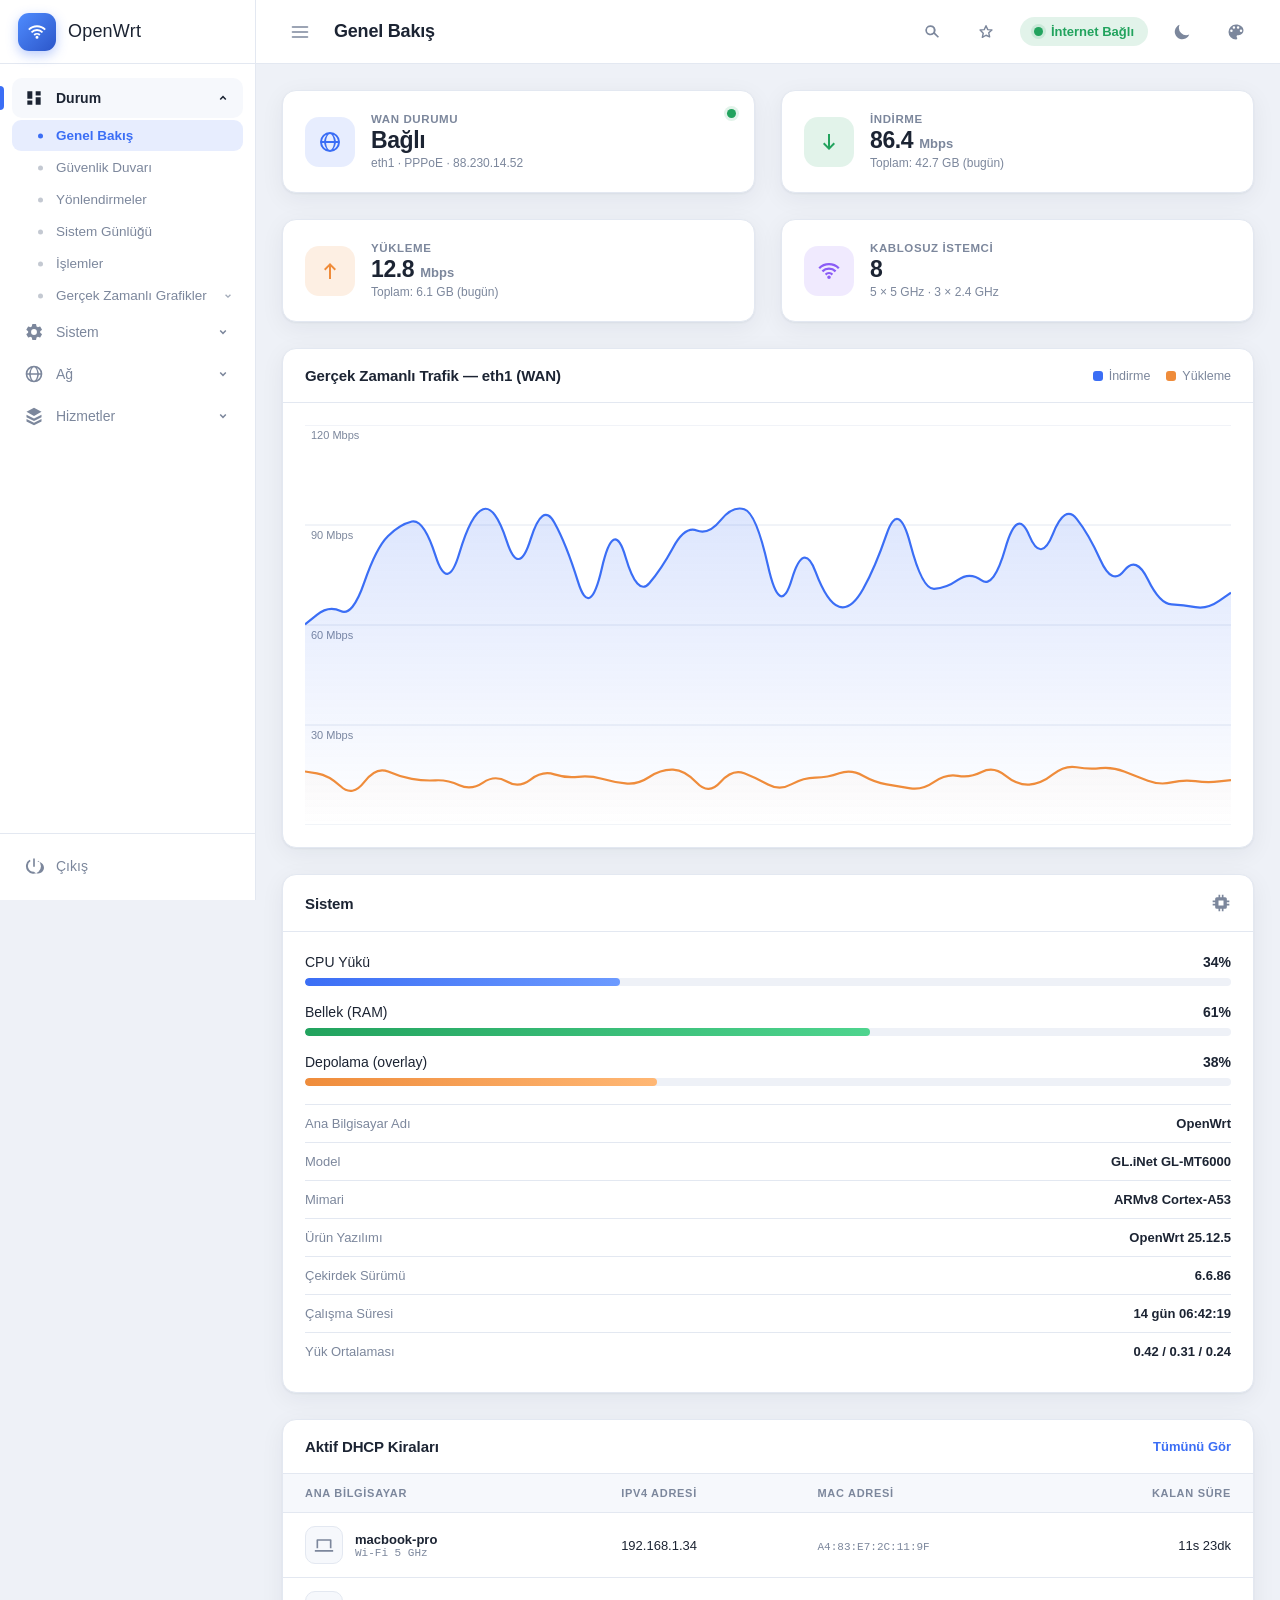
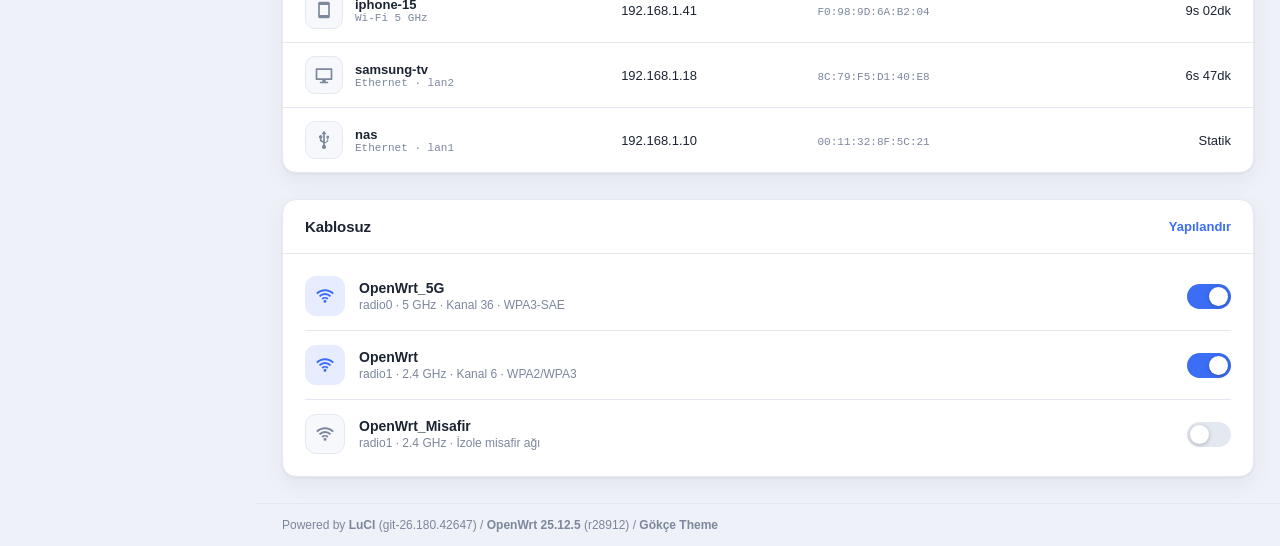
==== commit b056c08b: "demo: sync appearance panel, favorites, command palette, nested group - appearance panel (theme mode" ====
--- a/demo/index.html
+++ b/demo/index.html
@@ -15,6 +15,14 @@
       var theme = forced || saved ||
         (window.matchMedia("(prefers-color-scheme: dark)").matches ? "dark" : "light");
       document.documentElement.setAttribute("data-theme", theme);
+
+      // Vurgu rengi + yoğunluk (temadaki gokce-* anahtarlarıyla aynı)
+      try {
+        var accent = localStorage.getItem("gokce-accent");
+        if (accent) document.documentElement.setAttribute("data-accent", accent);
+        var density = localStorage.getItem("gokce-density");
+        if (density) document.documentElement.setAttribute("data-density", density);
+      } catch (e) {}
     })();
   </script>
 </head>
@@ -37,6 +45,13 @@
     <symbol id="icon-tv" viewBox="0 0 24 24"><path d="M3 4h18a1 1 0 011 1v12a1 1 0 01-1 1h-7v2h3v2H7v-2h3v-2H3a1 1 0 01-1-1V5a1 1 0 011-1zm1 2v10h16V6H4z" fill="currentColor"/></symbol>
     <symbol id="icon-usb" viewBox="0 0 24 24"><path d="M12 1l3 4h-2v9.6l3-1.8V10h-1V7h3v3h-1v3.9l-4 2.4V18a2.5 2.5 0 11-2 0v-2.3l-4-2.4V10a2 2 0 112 0v2.1l2 1.2V5H9l3-4z" fill="currentColor"/></symbol>
     <symbol id="icon-chevron" viewBox="0 0 24 24"><path d="M8.6 9l3.4 3.4L15.4 9 17 10.6l-5 5-5-5L8.6 9z" fill="currentColor"/></symbol>
+    <symbol id="icon-search" viewBox="0 0 24 24"><path d="M10 4a6 6 0 104.2 10.3l4.8 4.7 1.4-1.4-4.7-4.8A6 6 0 0010 4zm0 2a4 4 0 110 8 4 4 0 010-8z" fill="currentColor"/></symbol>
+    <symbol id="icon-star" viewBox="0 0 24 24"><path d="M12 4.5l2.1 4.6 5 .5-3.8 3.4 1.1 4.9L12 15.9l-4.4 2.5 1.1-4.9L4.9 9.6l5-.5L12 4.5z" fill="none" stroke="currentColor" stroke-width="1.7" stroke-linejoin="round"/></symbol>
+    <symbol id="icon-star-fill" viewBox="0 0 24 24"><path d="M12 3.6l2.5 5.4 5.9.6-4.4 4 1.3 5.8L12 16.4 6.7 19.4l1.3-5.8-4.4-4 5.9-.6L12 3.6z" fill="currentColor"/></symbol>
+    <symbol id="icon-palette" viewBox="0 0 24 24"><path d="M12 3a9 9 0 000 18c.8 0 1.5-.7 1.5-1.5 0-.4-.2-.8-.4-1-.3-.3-.4-.6-.4-1 0-.8.7-1.5 1.5-1.5H15a6 6 0 006-6c0-3.9-4-7-9-7zm-5.5 9a1.5 1.5 0 110-3 1.5 1.5 0 010 3zm3-4a1.5 1.5 0 110-3 1.5 1.5 0 010 3zm5 0a1.5 1.5 0 110-3 1.5 1.5 0 010 3zm3.5 4a1.5 1.5 0 110-3 1.5 1.5 0 010 3z" fill="currentColor"/></symbol>
+    <symbol id="icon-check" viewBox="0 0 24 24"><path d="M9 16.2l-3.5-3.5L4 14.2l5 5 11-11-1.5-1.5z" fill="currentColor"/></symbol>
+    <symbol id="icon-auto" viewBox="0 0 24 24"><path d="M12 3a9 9 0 000 18V3z" fill="currentColor"/><circle cx="12" cy="12" r="9" fill="none" stroke="currentColor" stroke-width="1.6"/></symbol>
+    <symbol id="icon-close" viewBox="0 0 24 24"><path d="M6 6l12 12M18 6L6 18" stroke="currentColor" stroke-width="2" stroke-linecap="round"/></symbol>
     <symbol id="icon-sun" viewBox="0 0 24 24"><circle cx="12" cy="12" r="5" fill="currentColor"/><path d="M12 1v3M12 20v3M4.2 4.2l2.1 2.1M17.7 17.7l2.1 2.1M1 12h3M20 12h3M4.2 19.8l2.1-2.1M17.7 6.3l2.1-2.1" stroke="currentColor" stroke-width="2" stroke-linecap="round"/></symbol>
     <symbol id="icon-moon" viewBox="0 0 24 24"><path d="M20.7 14.9A8.8 8.8 0 019.1 3.3 9 9 0 1020.7 15z" fill="currentColor"/></symbol>
   </svg>
@@ -67,7 +82,14 @@
             <a href="#" class="sidebar__subitem" data-page="Yönlendirmeler">Yönlendirmeler</a>
             <a href="#" class="sidebar__subitem" data-page="Sistem Günlüğü">Sistem Günlüğü</a>
             <a href="#" class="sidebar__subitem" data-page="İşlemler">İşlemler</a>
-            <a href="#" class="sidebar__subitem" data-page="Gerçek Zamanlı Grafikler">Gerçek Zamanlı Grafikler</a>
+            <div class="sidebar__subgroup">
+              <a href="#" class="sidebar__subitem sidebar__subitem--parent" data-page="Gerçek Zamanlı Grafikler"><span class="sidebar__label">Gerçek Zamanlı Grafikler</span><svg class="icon sidebar__subchevron"><use href="#icon-chevron"/></svg></a>
+              <div class="sidebar__subsubmenu">
+                <a href="#" class="sidebar__subitem sidebar__subitem--deep" data-page="Bant Genişliği">Bant Genişliği</a>
+                <a href="#" class="sidebar__subitem sidebar__subitem--deep" data-page="Bağlantılar">Bağlantılar</a>
+                <a href="#" class="sidebar__subitem sidebar__subitem--deep" data-page="Yük">Yük</a>
+              </div>
+            </div>
           </div>
         </div>
 
@@ -131,6 +153,19 @@
     <!-- Mobil görünümde sidebar arkasına kapanan karartma katmanı -->
     <div class="overlay" id="overlay"></div>
 
+    <!-- Komut paleti sayfa arama (Ctrl+K) -->
+    <div class="gokce-search" id="gokce-search" hidden>
+      <div class="gokce-search__backdrop" data-search-close></div>
+      <div class="gokce-search__box" role="dialog" aria-modal="true" aria-label="Sayfalarda ara">
+        <div class="gokce-search__field">
+          <svg class="icon gokce-search__icon"><use href="#icon-search"/></svg>
+          <input type="text" id="gokce-search-input" class="gokce-search__input" autocomplete="off" spellcheck="false" placeholder="Sayfalarda ara…" aria-label="Sayfalarda ara">
+          <kbd class="gokce-search__kbd">Esc</kbd>
+        </div>
+        <ul class="gokce-search__results" id="gokce-search-results" role="listbox"></ul>
+      </div>
+    </div>
+
     <!-- ================= Ana Bölüm ================= -->
     <div class="main">
 
@@ -144,6 +179,15 @@
         </div>
 
         <div class="header__right">
+          <button class="header__btn" id="search-toggle" aria-label="Sayfalarda ara (Ctrl+K)" title="Sayfalarda ara (Ctrl+K)">
+            <svg class="icon"><use href="#icon-search"/></svg>
+          </button>
+
+          <button class="header__btn header__btn--fav" id="fav-toggle" type="button" hidden aria-pressed="false" aria-label="Favorilere ekle">
+            <svg class="icon header__fav-icon--off"><use href="#icon-star"/></svg>
+            <svg class="icon header__fav-icon--on"><use href="#icon-star-fill"/></svg>
+          </button>
+
           <div class="header__status">
             <span class="status-dot status-dot--online"></span>
             <span class="header__status-text">İnternet Bağlı</span>
@@ -153,6 +197,48 @@
             <svg class="icon header__theme-icon--light"><use href="#icon-moon"/></svg>
             <svg class="icon header__theme-icon--dark"><use href="#icon-sun"/></svg>
           </button>
+
+          <div class="appearance" id="appearance">
+            <button class="header__btn" id="appearance-toggle" type="button"
+              aria-haspopup="true" aria-expanded="false" aria-label="Görünüm">
+              <svg class="icon"><use href="#icon-palette"/></svg>
+            </button>
+
+            <div class="appearance__panel" id="appearance-panel" role="dialog" aria-label="Görünüm" hidden>
+              <div class="appearance__group">
+                <span class="appearance__label">Tema</span>
+                <div class="appearance__seg" id="mode-seg" role="group">
+                  <button type="button" class="appearance__seg-btn" data-mode="auto">
+                    <svg class="icon"><use href="#icon-auto"/></svg>Otomatik</button>
+                  <button type="button" class="appearance__seg-btn" data-mode="light">
+                    <svg class="icon"><use href="#icon-sun"/></svg>Açık</button>
+                  <button type="button" class="appearance__seg-btn" data-mode="dark">
+                    <svg class="icon"><use href="#icon-moon"/></svg>Koyu</button>
+                </div>
+              </div>
+
+              <div class="appearance__group">
+                <span class="appearance__label">Vurgu</span>
+                <div class="appearance__accents" id="accent-list" role="group">
+                  <button type="button" class="appearance__accent" data-accent="blue"   style="--dot:#3b6ef5" aria-label="Mavi"><svg class="icon"><use href="#icon-check"/></svg></button>
+                  <button type="button" class="appearance__accent" data-accent="indigo" style="--dot:#6366f1" aria-label="Indigo"><svg class="icon"><use href="#icon-check"/></svg></button>
+                  <button type="button" class="appearance__accent" data-accent="teal"   style="--dot:#0ea5a4" aria-label="Turkuaz"><svg class="icon"><use href="#icon-check"/></svg></button>
+                  <button type="button" class="appearance__accent" data-accent="green"  style="--dot:#22a35e" aria-label="Yeşil"><svg class="icon"><use href="#icon-check"/></svg></button>
+                  <button type="button" class="appearance__accent" data-accent="amber"  style="--dot:#f59e0b" aria-label="Kehribar"><svg class="icon"><use href="#icon-check"/></svg></button>
+                  <button type="button" class="appearance__accent" data-accent="rose"   style="--dot:#f43f5e" aria-label="Gül"><svg class="icon"><use href="#icon-check"/></svg></button>
+                  <button type="button" class="appearance__accent" data-accent="violet" style="--dot:#a855f7" aria-label="Menekşe"><svg class="icon"><use href="#icon-check"/></svg></button>
+                </div>
+              </div>
+
+              <div class="appearance__group">
+                <span class="appearance__label">Yoğunluk</span>
+                <div class="appearance__seg" id="density-seg" role="group">
+                  <button type="button" class="appearance__seg-btn" data-density="comfortable">Rahat</button>
+                  <button type="button" class="appearance__seg-btn" data-density="compact">Sıkı</button>
+                </div>
+              </div>
+            </div>
+          </div>
         </div>
       </header>
 
--- a/demo/css/style.css
+++ b/demo/css/style.css
@@ -69,6 +69,35 @@
   --logo-gradient: linear-gradient(135deg, #5b8afd 0%, #3556b8 100%);
 }
 
+/* ---------------- Vurgu renkleri (html[data-accent], Görünüm paneli) ----------------
+   Mavi varsayılan; diğerleri --c-primary üçlüsünü değiştirir. Temadaki
+   data-accent ön ayarlarıyla aynı değerler. */
+:root[data-accent="indigo"] { --c-primary:#6366f1; --c-primary-dark:#4f46e5; --c-primary-soft:rgba(99,102,241,.12); }
+:root[data-accent="teal"]   { --c-primary:#0ea5a4; --c-primary-dark:#0d8f8e; --c-primary-soft:rgba(14,165,164,.12); }
+:root[data-accent="green"]  { --c-primary:#22a35e; --c-primary-dark:#1c8c50; --c-primary-soft:rgba(34,163,94,.13); }
+:root[data-accent="amber"]  { --c-primary:#f59e0b; --c-primary-dark:#d98908; --c-primary-soft:rgba(245,158,11,.14); }
+:root[data-accent="rose"]   { --c-primary:#f43f5e; --c-primary-dark:#d92e4c; --c-primary-soft:rgba(244,63,94,.13); }
+:root[data-accent="violet"] { --c-primary:#a855f7; --c-primary-dark:#9032e0; --c-primary-soft:rgba(168,85,247,.13); }
+
+:root[data-theme="dark"][data-accent="indigo"] { --c-primary:#818cf8; --c-primary-soft:rgba(129,140,248,.16); }
+:root[data-theme="dark"][data-accent="teal"]   { --c-primary:#2dd4bf; --c-primary-soft:rgba(45,212,191,.16); }
+:root[data-theme="dark"][data-accent="green"]  { --c-primary:#34c073; --c-primary-soft:rgba(52,192,115,.15); }
+:root[data-theme="dark"][data-accent="amber"]  { --c-primary:#fbbf24; --c-primary-soft:rgba(251,191,36,.15); }
+:root[data-theme="dark"][data-accent="rose"]   { --c-primary:#fb7185; --c-primary-soft:rgba(251,113,133,.15); }
+:root[data-theme="dark"][data-accent="violet"] { --c-primary:#c084fc; --c-primary-soft:rgba(192,132,252,.15); }
+
+/* Yoğunluk: kompakt mod aralık/boyut belirteçlerini sıkılaştırır */
+:root[data-density="compact"] {
+  --header-height: 52px;
+  --radius: 10px;
+  --radius-sm: 6px;
+}
+
+:root[data-density="compact"] .sidebar__item { padding: 8px 12px; }
+:root[data-density="compact"] .sidebar__subitem { padding: 6px 12px 6px 44px; }
+:root[data-density="compact"] .sidebar__subitem--deep { padding: 5px 12px 5px 58px; }
+:root[data-density="compact"] .tabs a { padding: 6px 12px; }
+
 /* ---------------- Reset / Taban ---------------- */
 * { margin: 0; padding: 0; box-sizing: border-box; }
 
@@ -254,7 +283,9 @@
   transition: max-height .3s ease;
 }
 
-.sidebar__group--open > .sidebar__submenu { max-height: 260px; }
+.sidebar__group--open > .sidebar__submenu { max-height: 480px; }
+
+.sidebar__subgroup--open > .sidebar__subsubmenu { max-height: 260px; }
 
 .sidebar__subitem {
   position: relative;
@@ -308,6 +339,45 @@
 .app--sidebar-collapsed .sidebar__brand { justify-content: center; padding: 0; }
 .app--sidebar-collapsed .sidebar__item--active::before { left: -12px; }
 
+/* İç içe 3. seviye gruplar (temadaki gibi): satır linke gider,
+   sağdaki chevron alt listeyi açar */
+.sidebar__subitem--parent {
+  display: flex;
+  align-items: center;
+  gap: 12px;
+  padding-right: 8px;
+}
+
+.sidebar__subchevron {
+  width: 14px;
+  height: 14px;
+  flex-shrink: 0;
+  margin-left: auto;
+  opacity: .7;
+  transition: transform var(--transition);
+}
+
+.sidebar__subgroup--open > .sidebar__subitem .sidebar__subchevron {
+  transform: rotate(180deg);
+}
+
+.sidebar__subgroup--open > .sidebar__subitem:not(.sidebar__subitem--active) {
+  color: var(--c-text);
+}
+
+.sidebar__subsubmenu {
+  max-height: 0;
+  overflow: hidden;
+  transition: max-height .3s ease;
+}
+
+.sidebar__subitem--deep { padding-left: 58px; font-size: 12.5px; }
+
+.sidebar__subitem--deep::before { left: 40px; }
+
+.app--sidebar-collapsed .sidebar__subchevron { display: none; }
+.app--sidebar-collapsed .sidebar__subsubmenu { display: none; max-height: 0 !important; }
+
 /* Mobil karartma katmanı */
 .overlay {
   position: fixed;
@@ -318,6 +388,161 @@
   opacity: 0;
   visibility: hidden;
   transition: opacity var(--transition), visibility var(--transition);
+}
+
+/* ---------------- Sidebar favoriler bloğu ---------------- */
+.sidebar__favs {
+  margin-bottom: 14px;
+  padding-bottom: 12px;
+  border-bottom: 1px solid var(--c-border);
+}
+
+.sidebar__favs-title {
+  padding: 2px 12px 8px;
+  font-size: 11px;
+  font-weight: 700;
+  text-transform: uppercase;
+  letter-spacing: .5px;
+  color: var(--c-text-muted);
+}
+
+.sidebar__fav .sidebar__icon { color: var(--c-primary); }
+
+.sidebar__fav-remove {
+  display: grid;
+  place-items: center;
+  width: 22px;
+  height: 22px;
+  margin-left: auto;
+  flex-shrink: 0;
+  padding: 0;
+  border: none;
+  border-radius: 6px;
+  background: transparent;
+  color: var(--c-text-muted);
+  opacity: 0;
+  cursor: pointer;
+  transition: opacity var(--transition), background var(--transition), color var(--transition);
+}
+
+.sidebar__fav-remove .icon { width: 14px; height: 14px; }
+.sidebar__fav:hover .sidebar__fav-remove,
+.sidebar__fav:focus-within .sidebar__fav-remove { opacity: 1; }
+.sidebar__fav-remove:hover { background: var(--c-surface-2); color: var(--c-danger); }
+
+@media (hover: none) {
+  .sidebar__fav-remove { opacity: 1; }
+}
+
+/* Sürükle-sırala geri bildirimi */
+.sidebar__fav--dragging { opacity: .45; }
+
+.app--sidebar-collapsed .sidebar__favs-title,
+.app--sidebar-collapsed .sidebar__fav-remove { display: none; }
+
+/* ---------------- Komut paleti arama (Ctrl+K) ---------------- */
+.gokce-search {
+  position: fixed;
+  inset: 0;
+  z-index: 300;
+  display: flex;
+  align-items: flex-start;
+  justify-content: center;
+  padding: 12vh 16px 16px;
+}
+
+.gokce-search[hidden] { display: none; }
+
+.gokce-search__backdrop {
+  position: absolute;
+  inset: 0;
+  background: rgba(9, 14, 26, .55);
+  backdrop-filter: blur(2px);
+}
+
+.gokce-search__box {
+  position: relative;
+  width: 100%;
+  max-width: 560px;
+  background: var(--c-surface);
+  border: 1px solid var(--c-border);
+  border-radius: var(--radius);
+  box-shadow: var(--shadow-lift);
+  overflow: hidden;
+}
+
+.gokce-search__field {
+  display: flex;
+  align-items: center;
+  gap: 10px;
+  padding: 14px 16px;
+  border-bottom: 1px solid var(--c-border);
+}
+
+.gokce-search__icon { width: 20px; height: 20px; flex-shrink: 0; color: var(--c-text-muted); }
+
+.gokce-search__input {
+  flex: 1;
+  border: none;
+  background: transparent;
+  color: var(--c-text);
+  font-family: inherit;
+  font-size: 15px;
+  outline: none;
+}
+
+.gokce-search__kbd {
+  flex-shrink: 0;
+  padding: 2px 7px;
+  border: 1px solid var(--c-border);
+  border-radius: 6px;
+  background: var(--c-surface-2);
+  color: var(--c-text-muted);
+  font-size: 11px;
+  font-family: inherit;
+}
+
+.gokce-search__results {
+  max-height: 52vh;
+  margin: 0;
+  padding: 6px;
+  list-style: none;
+  overflow-y: auto;
+}
+
+.gokce-search__result {
+  display: flex;
+  align-items: baseline;
+  gap: 12px;
+  padding: 9px 12px;
+  border-radius: var(--radius-sm);
+  cursor: pointer;
+}
+
+.gokce-search__result.is-active { background: var(--c-surface-2); }
+
+.gokce-search__result-title {
+  font-size: 13.5px;
+  font-weight: 600;
+  color: var(--c-text);
+  white-space: nowrap;
+}
+
+.gokce-search__result-path {
+  flex: 1;
+  font-size: 12px;
+  color: var(--c-text-muted);
+  overflow: hidden;
+  text-overflow: ellipsis;
+  white-space: nowrap;
+  text-align: right;
+}
+
+.gokce-search__empty {
+  padding: 20px 12px;
+  text-align: center;
+  color: var(--c-text-muted);
+  font-size: 13px;
 }
 
 /* =====================================================================
@@ -379,6 +604,106 @@
 .header__theme-icon--dark { display: none; }
 :root[data-theme="dark"] .header__theme-icon--light { display: none; }
 :root[data-theme="dark"] .header__theme-icon--dark { display: block; }
+
+/* display:grid kuralı UA [hidden] kuralını ezer; gizli butonlar gerçekten
+   gizlensin (favori yıldızı JS çalışmadan önce) */
+.header__btn[hidden] { display: none; }
+
+/* Favori (sabitleme) düğmesi */
+.header__btn--fav .header__fav-icon--on { display: none; }
+.header__btn--fav.is-active { color: var(--c-primary); }
+.header__btn--fav.is-active .header__fav-icon--off { display: none; }
+.header__btn--fav.is-active .header__fav-icon--on { display: block; }
+
+/* ---------------- Görünüm paneli (tema / vurgu / yoğunluk) ---------------- */
+.appearance { position: relative; }
+
+.appearance__panel {
+  position: absolute;
+  top: calc(100% + 8px);
+  right: 0;
+  z-index: 200;
+  width: 260px;
+  padding: 16px;
+  background: var(--c-surface);
+  border: 1px solid var(--c-border);
+  border-radius: var(--radius);
+  box-shadow: var(--shadow-lift);
+}
+
+.appearance__panel[hidden] { display: none; }
+
+.appearance__group + .appearance__group { margin-top: 16px; }
+
+.appearance__label {
+  display: block;
+  margin-bottom: 8px;
+  font-size: 11px;
+  font-weight: 700;
+  text-transform: uppercase;
+  letter-spacing: .5px;
+  color: var(--c-text-muted);
+}
+
+.appearance__seg {
+  display: flex;
+  gap: 4px;
+  padding: 4px;
+  background: var(--c-surface-2);
+  border-radius: var(--radius-sm);
+}
+
+.appearance__seg-btn {
+  flex: 1;
+  display: inline-flex;
+  align-items: center;
+  justify-content: center;
+  gap: 5px;
+  padding: 7px 6px;
+  border: none;
+  border-radius: var(--radius-sm);
+  background: transparent;
+  color: var(--c-text-muted);
+  font-family: inherit;
+  font-size: 12px;
+  font-weight: 600;
+  cursor: pointer;
+  transition: background var(--transition), color var(--transition);
+}
+
+.appearance__seg-btn .icon { width: 15px; height: 15px; }
+.appearance__seg-btn:hover { color: var(--c-text); }
+
+.appearance__seg-btn.is-active {
+  background: var(--c-surface);
+  color: var(--c-primary);
+  box-shadow: var(--shadow);
+}
+
+.appearance__accents {
+  display: flex;
+  flex-wrap: wrap;
+  gap: 8px;
+}
+
+.appearance__accent {
+  width: 30px;
+  height: 30px;
+  display: inline-grid;
+  place-items: center;
+  padding: 0;
+  border: 2px solid transparent;
+  border-radius: 50%;
+  background: var(--dot);
+  color: #fff;
+  cursor: pointer;
+  transition: transform var(--transition), box-shadow var(--transition);
+}
+
+.appearance__accent .icon { width: 16px; height: 16px; opacity: 0; transition: opacity var(--transition); }
+.appearance__accent:hover { transform: scale(1.1); }
+.appearance__accent.is-active { box-shadow: 0 0 0 2px var(--c-surface), 0 0 0 4px var(--dot); }
+.appearance__accent.is-active .icon { opacity: 1; }
 
 /* Arama kutusu */
 .search {
